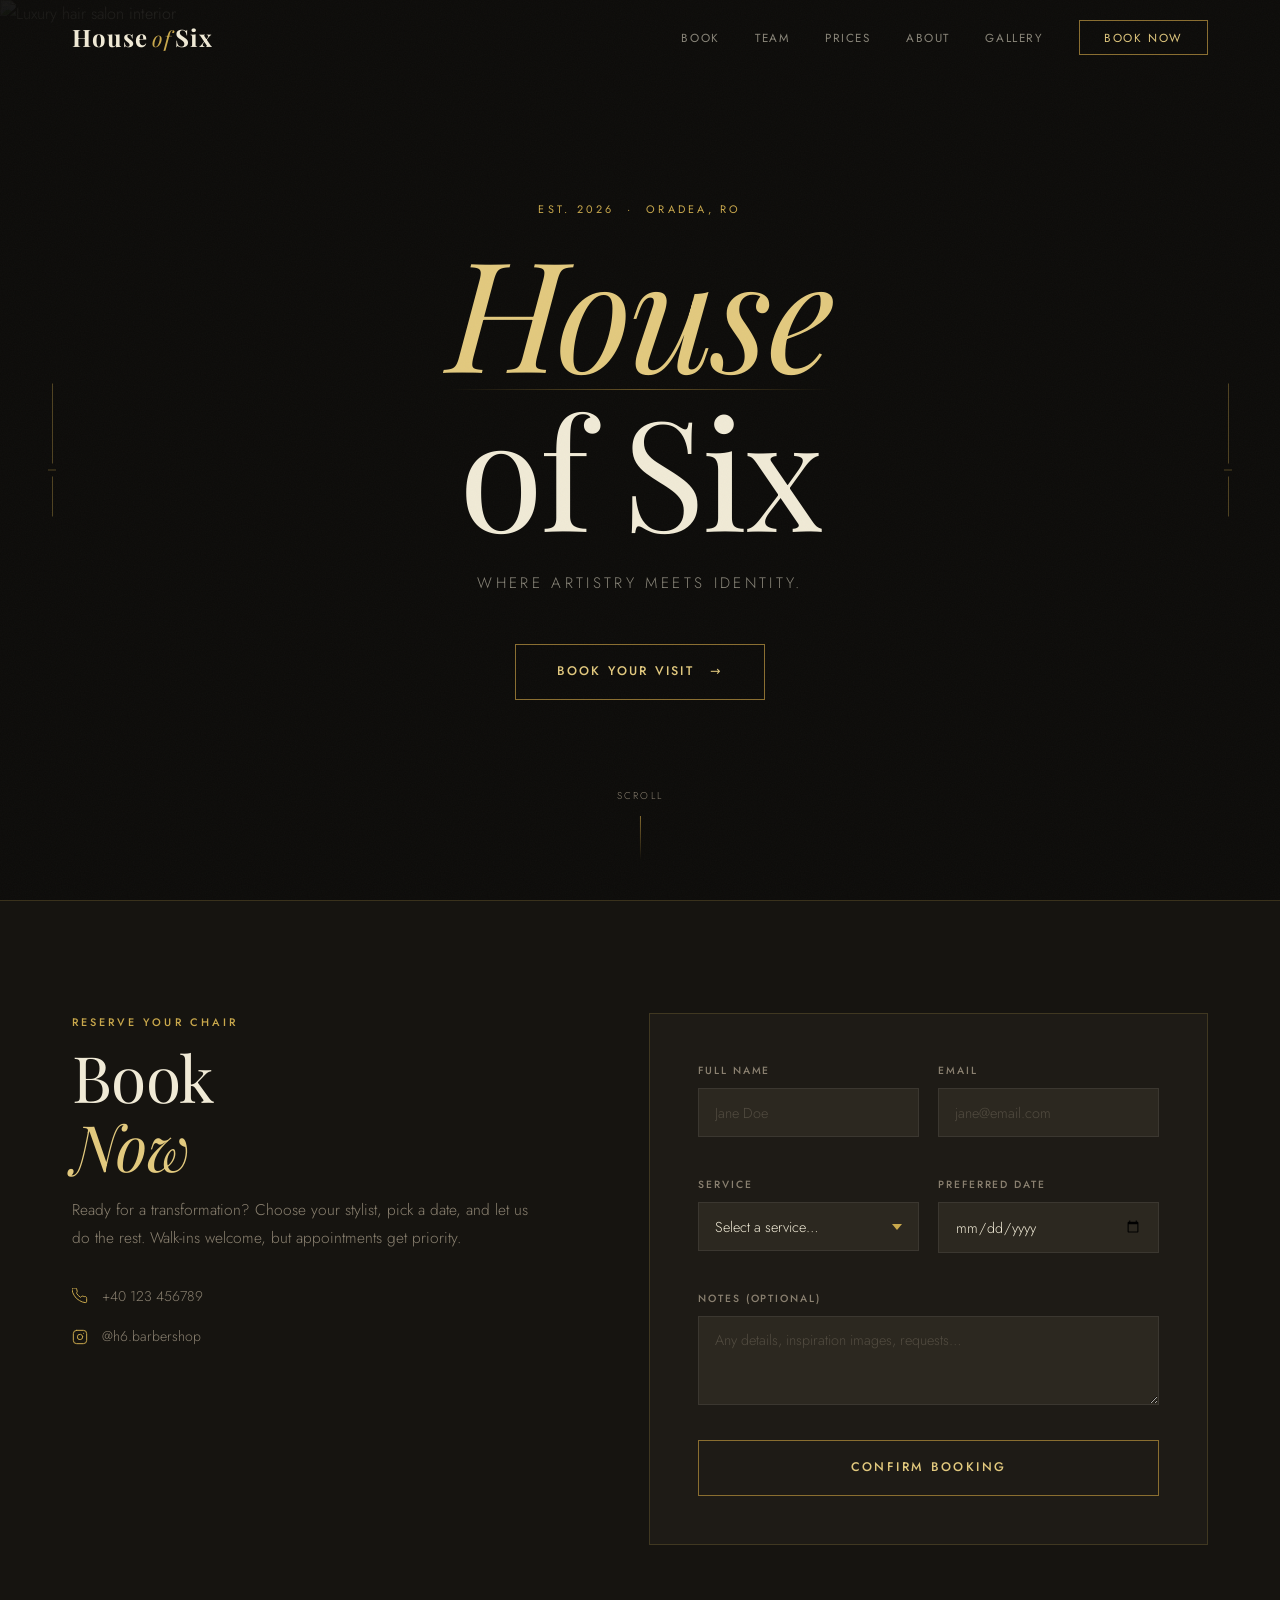
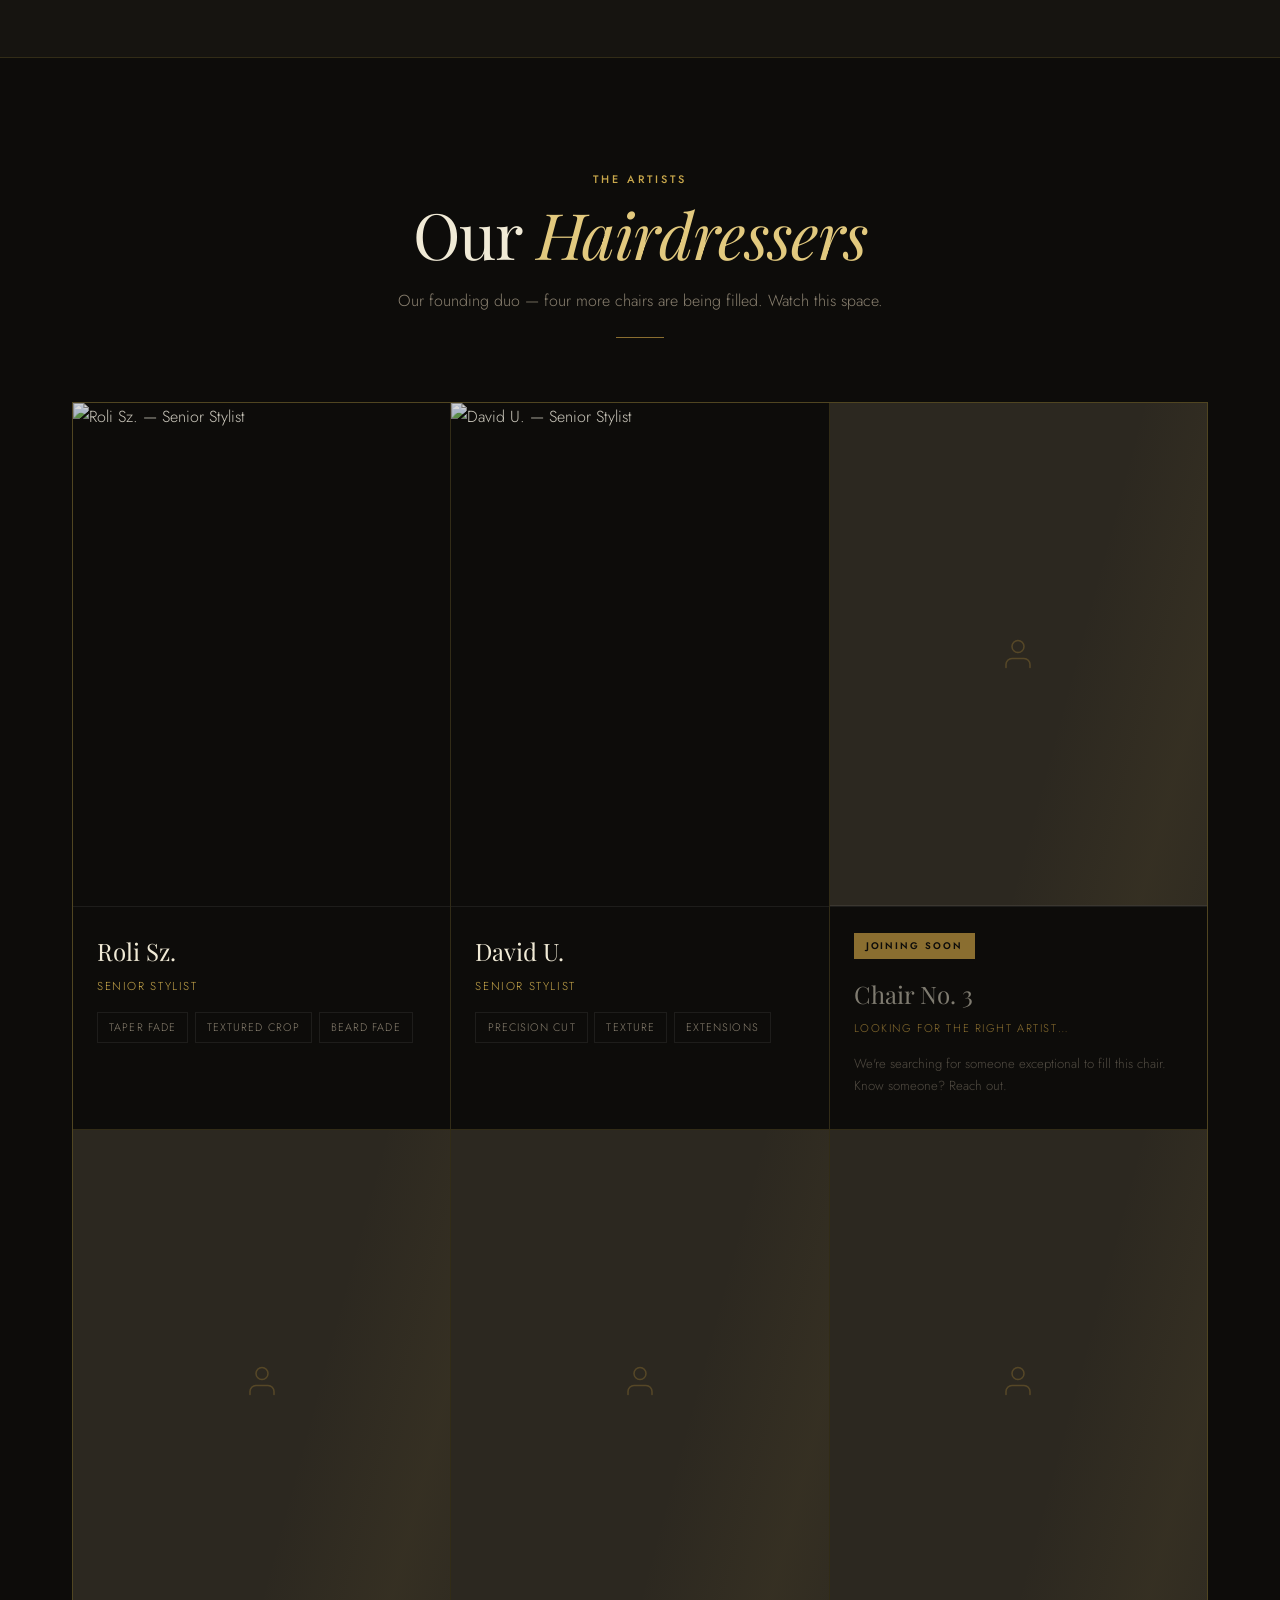
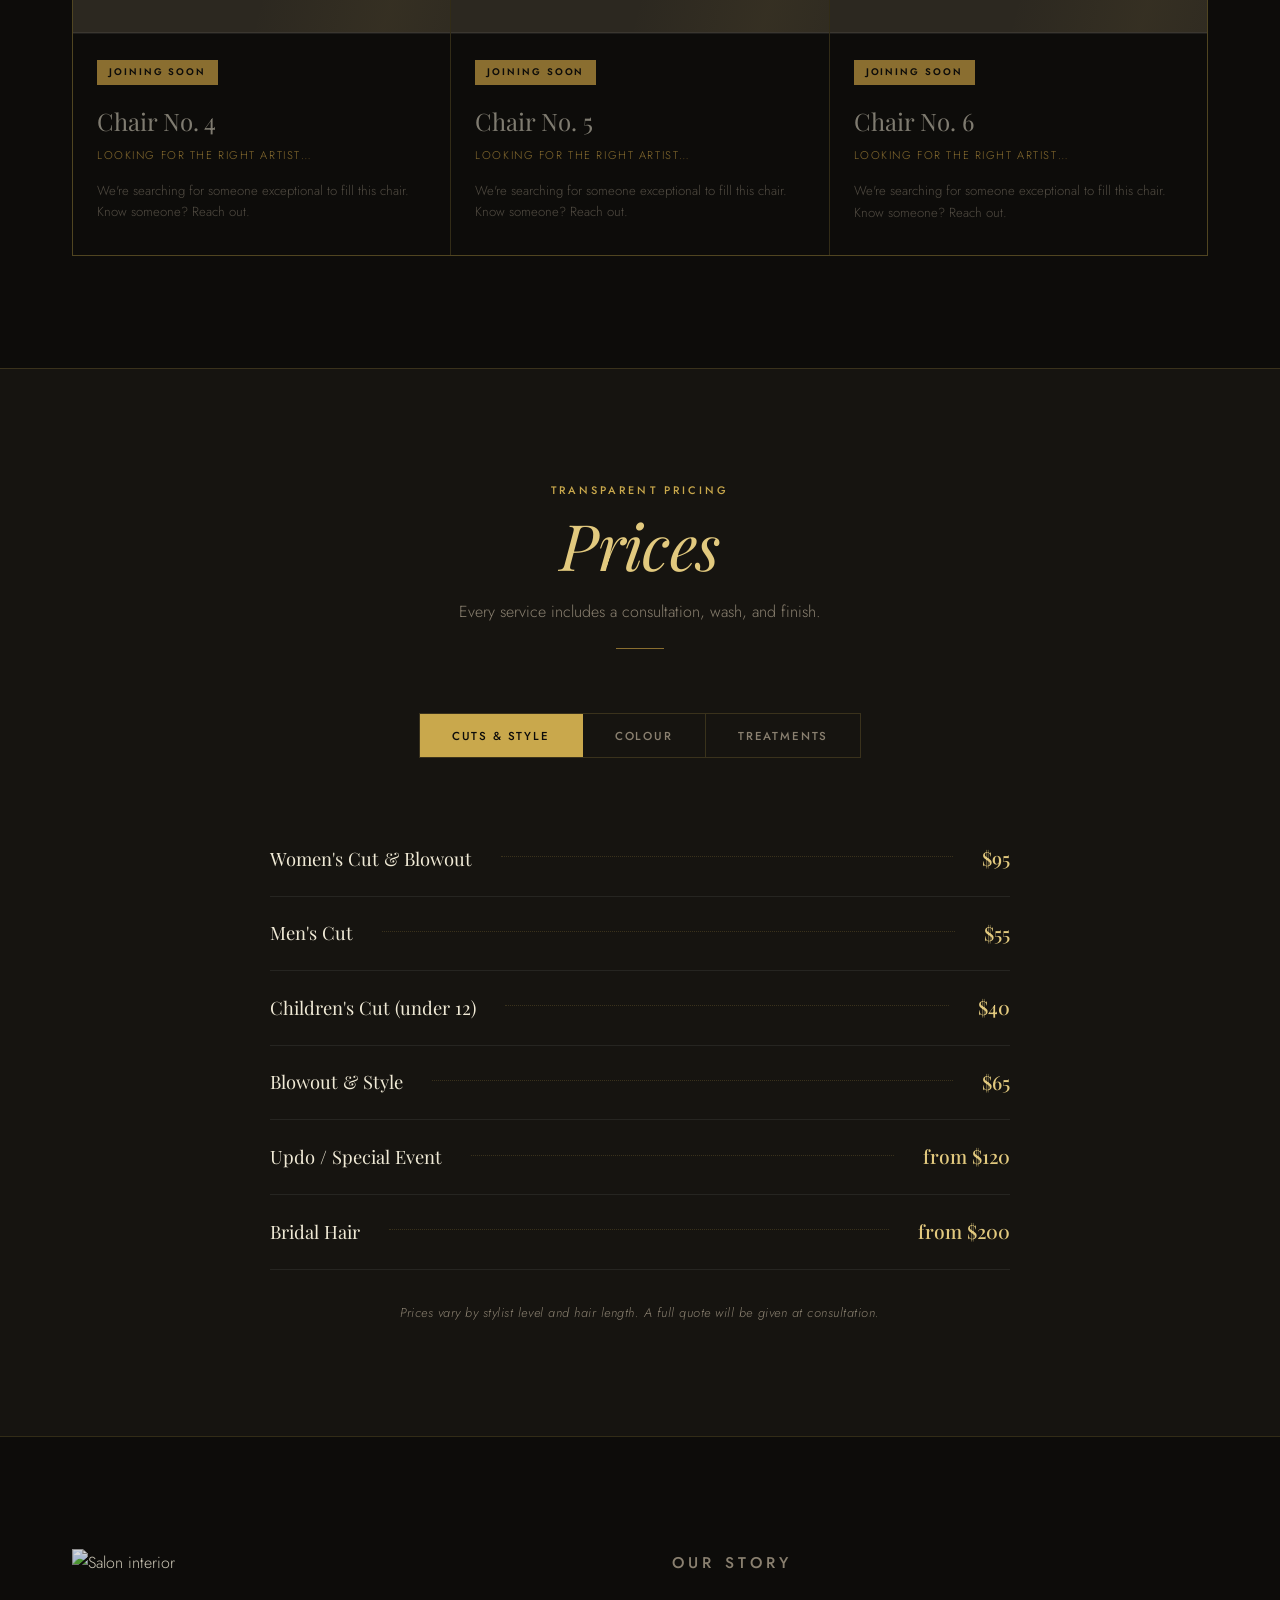
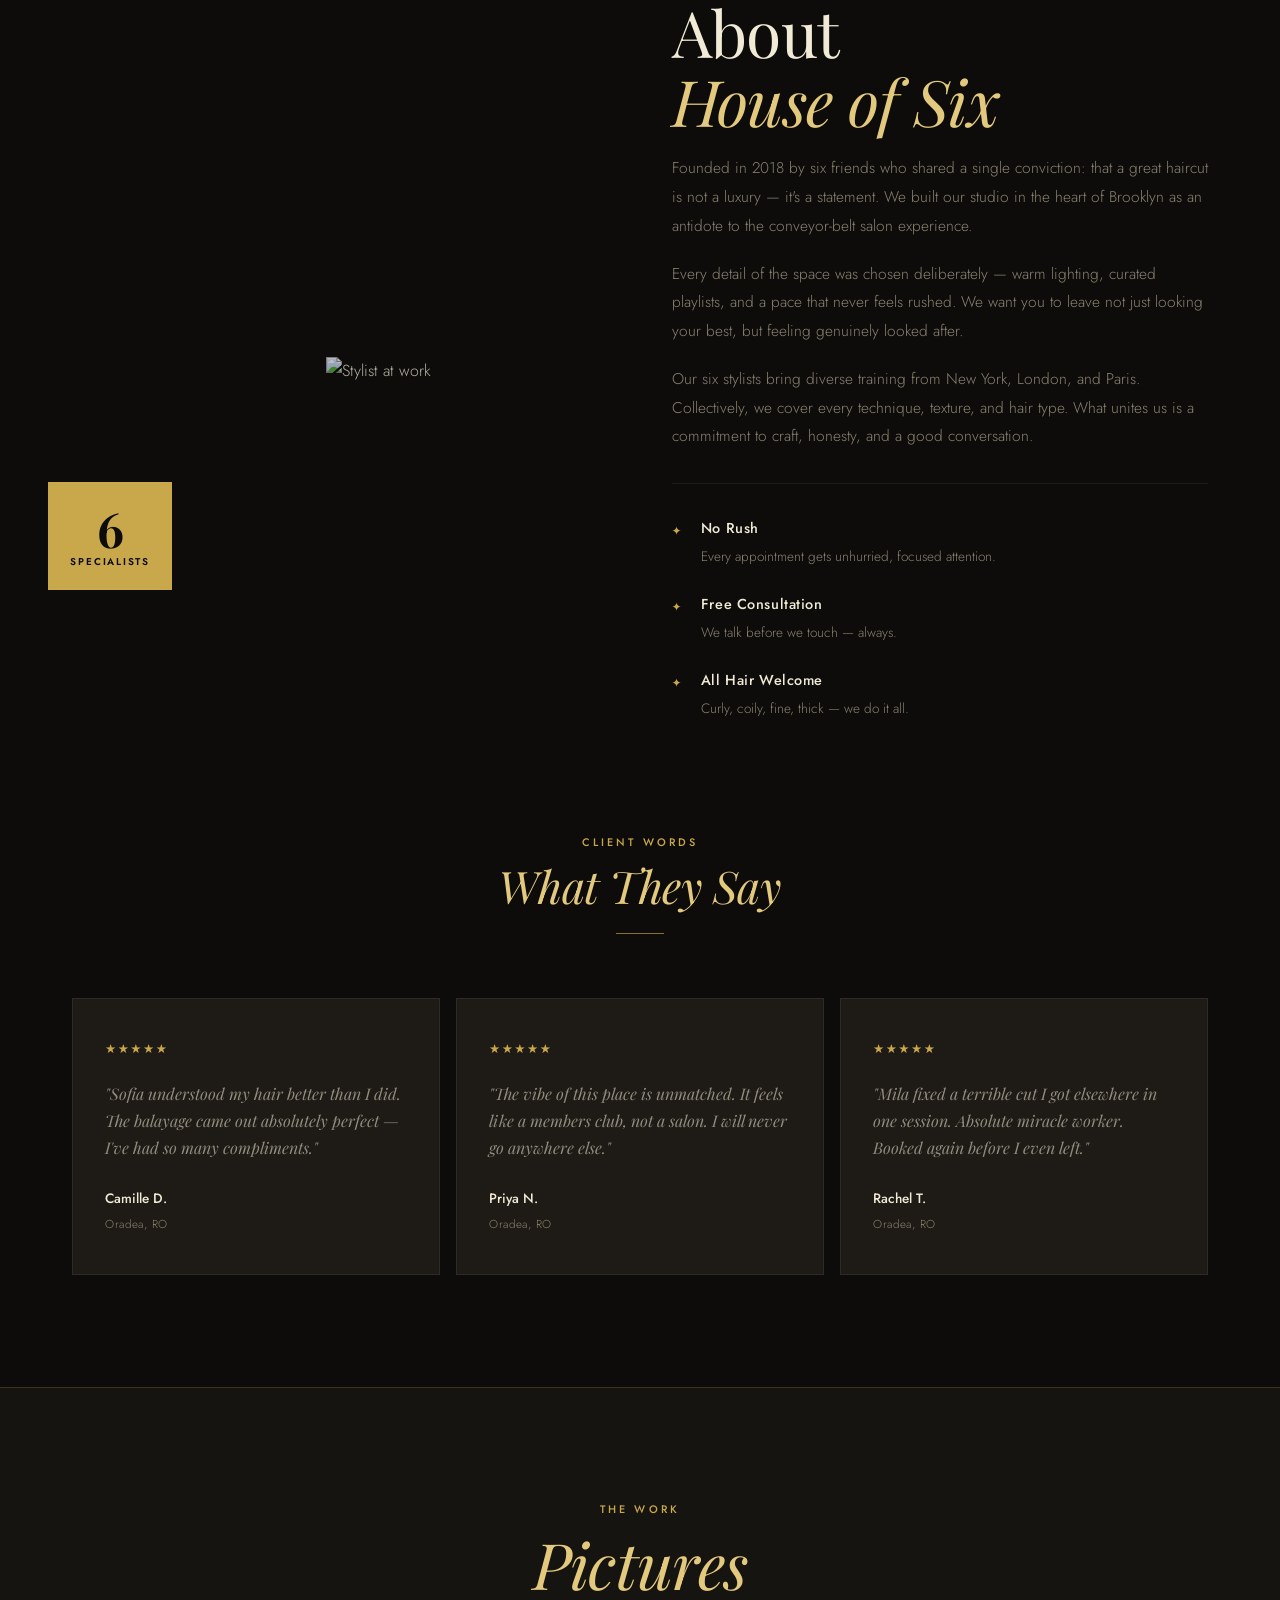
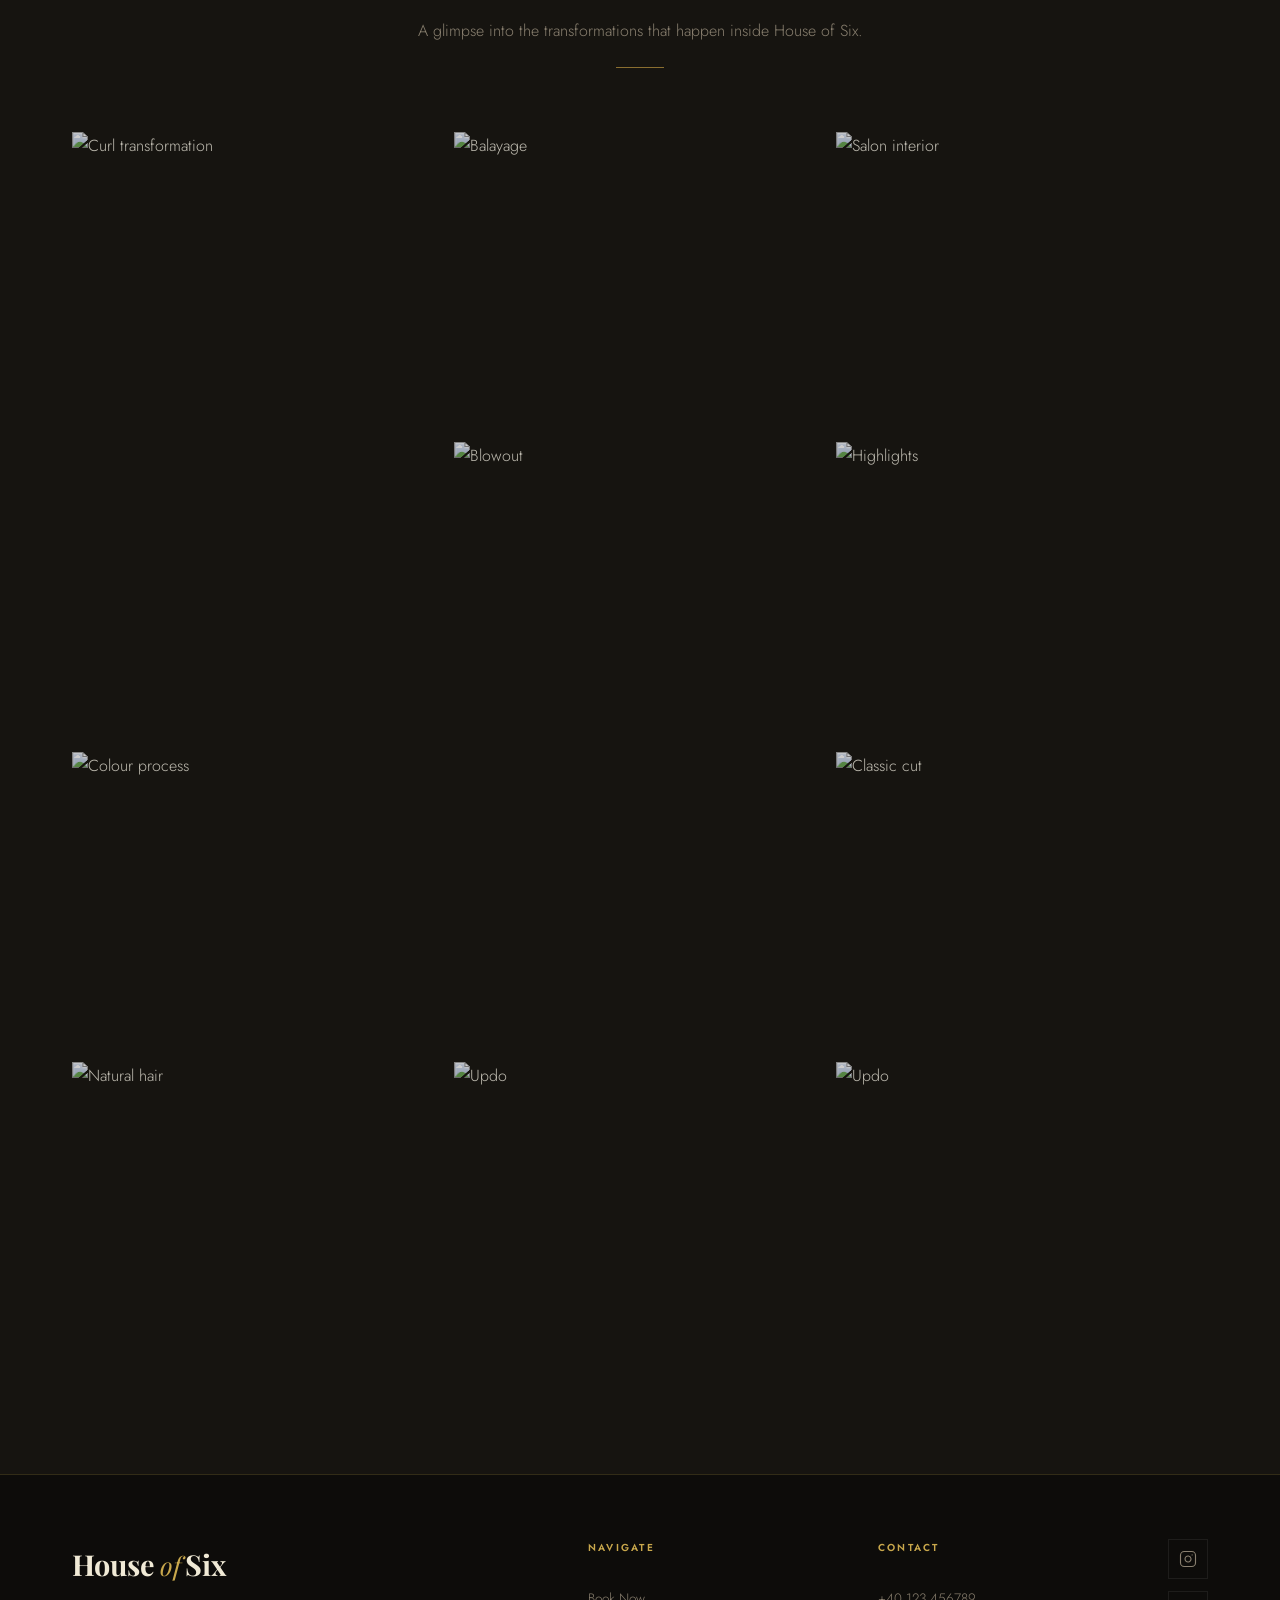
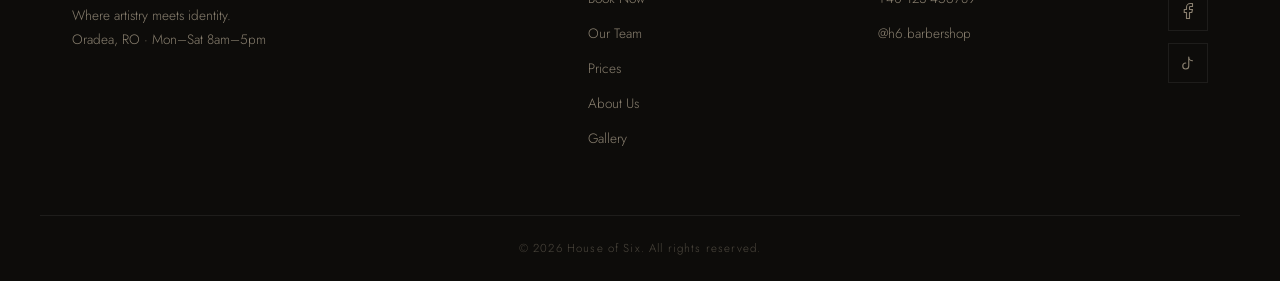
==== index.html @ 501305ee "Rename hos_index.html to index.html" ====
<!DOCTYPE html>
<html lang="en">
<head>
  <meta charset="UTF-8" />
  <meta name="viewport" content="width=device-width, initial-scale=1.0" />
  <title>House of Six — Premium Hair Salon</title>
  <meta name="description" content="House of Six — Where artistry meets identity. Premium hair salon services." />

  <!-- Google Fonts: Playfair Display (display) + Jost (body) -->
  <link rel="preconnect" href="https://fonts.googleapis.com" />
  <link rel="preconnect" href="https://fonts.gstatic.com" crossorigin />
  <link href="https://fonts.googleapis.com/css2?family=Playfair+Display:ital,wght@0,400;0,500;0,700;1,400;1,500&family=Jost:wght@200;300;400;500&display=swap" rel="stylesheet" />

  <link rel="stylesheet" href="hos_style.css" />
</head>
<body>

  <!-- Grain texture overlay (decorative) -->
  <div class="grain" aria-hidden="true"></div>

  <!-- ══════════════════════════════════════
       NAVIGATION
  ══════════════════════════════════════ -->
  <header class="navbar" id="navbar">
    <div class="nav-inner">

      <a href="#hero" class="nav-logo">
        House<span class="logo-of">of</span>Six
      </a>

      <ul class="nav-links" id="navLinks">
        <li><a href="#book">Book</a></li>
        <li><a href="#team">Team</a></li>
        <li><a href="#prices">Prices</a></li>
        <li><a href="#about">About</a></li>
        <li><a href="#gallery">Gallery</a></li>
        <li><a href="#book" class="nav-book-btn">Book Now</a></li>
      </ul>

      <button class="hamburger" id="hamburger" aria-label="Toggle menu" aria-expanded="false">
        <span></span><span></span><span></span>
      </button>
    </div>

    <!-- Mobile overlay menu -->
    <div class="mobile-menu" id="mobileMenu" aria-hidden="true">
      <ul>
        <li><a href="#book"    class="mob-link">Book</a></li>
        <li><a href="#team"    class="mob-link">Team</a></li>
        <li><a href="#prices"  class="mob-link">Prices</a></li>
        <li><a href="#about"   class="mob-link">About</a></li>
        <li><a href="#gallery" class="mob-link">Gallery</a></li>
      </ul>
    </div>
  </header>

  <main>

    <!-- ══════════════════════════════════════
         1. HERO
    ══════════════════════════════════════ -->
    <section class="hero" id="hero">
      <!-- Background image -->
      <div class="hero-bg">
        <img
          src="https://images.unsplash.com/photo-1560066984-138dadb4c035?w=1920&auto=format&fit=crop&q=85"
          alt="Luxury hair salon interior"
          class="hero-img"
          loading="eager"
        />
        <div class="hero-vignette"></div>
      </div>

      <!-- Decorative line ornaments -->
      <div class="hero-ornament hero-ornament--left" aria-hidden="true">
        <span></span><span></span><span></span>
      </div>
      <div class="hero-ornament hero-ornament--right" aria-hidden="true">
        <span></span><span></span><span></span>
      </div>

      <div class="hero-content">
        <p class="hero-pretitle fade-in">Est. 2026 &nbsp;·&nbsp; Oradea, RO</p>

        <h1 class="hero-title fade-in d1">
          <em>House</em>
          <span class="title-rule" aria-hidden="true"></span>
          of Six
        </h1>

        <p class="hero-sub fade-in d2">Where artistry meets identity.</p>

        <a href="#book" class="hero-cta fade-in d3">
          <span class="cta-text">Book Your Visit</span>
          <span class="cta-arrow">→</span>
        </a>
      </div>

      <div class="hero-scroll" aria-hidden="true">
        <span>Scroll</span>
        <div class="scroll-bar"></div>
      </div>
    </section>

    <!-- ══════════════════════════════════════
         2. BOOK NOW
    ══════════════════════════════════════ -->
    <section class="book section" id="book">
      <div class="container book-inner">

        <div class="book-left reveal">
          <p class="eyebrow">Reserve Your Chair</p>
          <h2 class="sec-title">Book<br /><em>Now</em></h2>
          <p class="book-desc">
            Ready for a transformation? Choose your stylist, pick a date,
            and let us do the rest. Walk-ins welcome, but appointments
            get priority.
          </p>
          <div class="book-contact-links">
            <a href="tel:+13475550199" class="blink">
              <svg width="16" height="16" viewBox="0 0 24 24" fill="none" stroke="currentColor" stroke-width="1.5" stroke-linecap="round" stroke-linejoin="round"><path d="M22 16.92v3a2 2 0 01-2.18 2 19.79 19.79 0 01-8.63-3.07A19.5 19.5 0 013.07 10.8a19.79 19.79 0 01-3.07-8.67A2 2 0 012 0h3a2 2 0 012 1.72c.127.96.361 1.903.7 2.81a2 2 0 01-.45 2.11L6.91 7.91a16 16 0 006.06 6.06l1.27-1.27a2 2 0 012.11-.45 12.84 12.84 0 002.81.7A2 2 0 0122 14.92z"/></svg>
              +40 123 456789
            </a>
            <a href="https://www.instagram.com/h6.barbershop/" target="_blank" rel="noopener" class="blink">
              <svg width="16" height="16" viewBox="0 0 24 24" fill="none" stroke="currentColor" stroke-width="1.5" stroke-linecap="round" stroke-linejoin="round"><rect x="2" y="2" width="20" height="20" rx="5"/><path d="M16 11.37A4 4 0 1112.63 8 4 4 0 0116 11.37z"/><line x1="17.5" y1="6.5" x2="17.51" y2="6.5"/></svg>
              @h6.barbershop
            </a>
          </div>
        </div>

        <div class="book-form-wrap reveal d1">
          <form class="book-form" id="bookForm" novalidate>
            <div class="form-row">
              <div class="fg">
                <label for="bName">Full Name</label>
                <input type="text" id="bName" name="bName" placeholder="Jane Doe" required />
              </div>
              <div class="fg">
                <label for="bEmail">Email</label>
                <input type="email" id="bEmail" name="bEmail" placeholder="jane@email.com" required />
              </div>
            </div>
            <div class="form-row">
              <div class="fg">
                <label for="bService">Service</label>
                <select id="bService" name="bService">
                  <option value="">Select a service…</option>
                  <option>Haircut &amp; Blowout</option>
                  <option>Colour &amp; Highlights</option>
                  <option>Balayage</option>
                  <option>Keratin Treatment</option>
                  <option>Extensions</option>
                  <option>Bridal / Special Event</option>
                </select>
              </div>
              <div class="fg">
                <label for="bDate">Preferred Date</label>
                <input type="date" id="bDate" name="bDate" />
              </div>
            </div>
            <div class="fg">
              <label for="bNotes">Notes (optional)</label>
              <textarea id="bNotes" name="bNotes" rows="3" placeholder="Any details, inspiration images, requests…"></textarea>
            </div>
            <button type="submit" class="submit-btn">
              <span>Confirm Booking</span>
              <span class="btn-shine" aria-hidden="true"></span>
            </button>
            <p class="book-success" id="bookSuccess">✦ We've received your request — see you soon!</p>
          </form>
        </div>

      </div>
    </section>

    <!-- ══════════════════════════════════════
         3. OUR HAIRDRESSERS
    ══════════════════════════════════════ -->
    <section class="team section" id="team">
      <div class="container">

        <div class="section-header reveal">
          <p class="eyebrow">The Artists</p>
          <h2 class="sec-title">Our <em>Hairdressers</em></h2>
          <p class="sec-sub">Our founding duo — four more chairs are being filled. Watch this space.</p>
        </div>

        <div class="team-grid">

          <!-- Stylist 1 -->
          <article class="stylist-card reveal">
            <div class="stylist-img-wrap">
              <img
                src="https://images.unsplash.com/photo-1605497788044-5a32c7078486?w=500&auto=format&fit=crop&q=80"
                alt="Roli Sz. — Senior Stylist"
                loading="lazy"
              />
              <div class="stylist-hover">
                <a href="#book" class="stylist-book-btn">Book Roli</a>
              </div>
            </div>
            <div class="stylist-info">
              <h3>Roli Sz.</h3>
              <p class="stylist-role">Senior Stylist</p>
              <ul class="stylist-tags"><li>Taper Fade</li><li>Textured Crop</li><li>Beard Fade</li></ul>
            </div>
          </article>

          <!-- Stylist 2 -->
          <article class="stylist-card reveal d1">
            <div class="stylist-img-wrap">
              <img
                src="https://images.unsplash.com/photo-1567894340315-735d7c361db0?w=500&auto=format&fit=crop&q=80"
                alt="David U. — Senior Stylist"
                loading="lazy"
              />
              <div class="stylist-hover">
                <!-- <p>Precision cuts and texture specialist. Known for transformative before &amp; afters.</p> -->
                <a href="#book" class="stylist-book-btn">Book David</a>
              </div>
            </div>
            <div class="stylist-info">
              <h3>David U.</h3>
              <p class="stylist-role">Senior Stylist</p>
              <ul class="stylist-tags"><li>Precision Cut</li><li>Texture</li><li>Extensions</li></ul>
            </div>
          </article>

          <!-- Placeholder 3 -->
          <article class="stylist-card stylist-card--pending reveal d2">
            <div class="stylist-pending-img">
              <div class="pending-pulse"></div>
              <svg width="36" height="36" viewBox="0 0 24 24" fill="none" stroke="currentColor" stroke-width="1" stroke-linecap="round" stroke-linejoin="round"><path d="M20 21v-2a4 4 0 00-4-4H8a4 4 0 00-4 4v2"/><circle cx="12" cy="7" r="4"/></svg>
            </div>
            <div class="stylist-info stylist-info--pending">
              <p class="pending-badge">Joining Soon</p>
              <h3 class="pending-name">Chair No. 3</h3>
              <p class="stylist-role">Looking for the right artist…</p>
              <p class="pending-msg">We're searching for someone exceptional to fill this chair. Know someone? Reach out.</p>
            </div>
          </article>

          <!-- Placeholder 4 -->
          <article class="stylist-card stylist-card--pending reveal">
            <div class="stylist-pending-img">
              <div class="pending-pulse"></div>
              <svg width="36" height="36" viewBox="0 0 24 24" fill="none" stroke="currentColor" stroke-width="1" stroke-linecap="round" stroke-linejoin="round"><path d="M20 21v-2a4 4 0 00-4-4H8a4 4 0 00-4 4v2"/><circle cx="12" cy="7" r="4"/></svg>
            </div>
            <div class="stylist-info stylist-info--pending">
              <p class="pending-badge">Joining Soon</p>
              <h3 class="pending-name">Chair No. 4</h3>
              <p class="stylist-role">Looking for the right artist…</p>
              <p class="pending-msg">We're searching for someone exceptional to fill this chair. Know someone? Reach out.</p>
            </div>
          </article>

          <!-- Placeholder 5 -->
          <article class="stylist-card stylist-card--pending reveal d1">
            <div class="stylist-pending-img">
              <div class="pending-pulse"></div>
              <svg width="36" height="36" viewBox="0 0 24 24" fill="none" stroke="currentColor" stroke-width="1" stroke-linecap="round" stroke-linejoin="round"><path d="M20 21v-2a4 4 0 00-4-4H8a4 4 0 00-4 4v2"/><circle cx="12" cy="7" r="4"/></svg>
            </div>
            <div class="stylist-info stylist-info--pending">
              <p class="pending-badge">Joining Soon</p>
              <h3 class="pending-name">Chair No. 5</h3>
              <p class="stylist-role">Looking for the right artist…</p>
              <p class="pending-msg">We're searching for someone exceptional to fill this chair. Know someone? Reach out.</p>
            </div>
          </article>

          <!-- Placeholder 6 -->
          <article class="stylist-card stylist-card--pending reveal d2">
            <div class="stylist-pending-img">
              <div class="pending-pulse"></div>
              <svg width="36" height="36" viewBox="0 0 24 24" fill="none" stroke="currentColor" stroke-width="1" stroke-linecap="round" stroke-linejoin="round"><path d="M20 21v-2a4 4 0 00-4-4H8a4 4 0 00-4 4v2"/><circle cx="12" cy="7" r="4"/></svg>
            </div>
            <div class="stylist-info stylist-info--pending">
              <p class="pending-badge">Joining Soon</p>
              <h3 class="pending-name">Chair No. 6</h3>
              <p class="stylist-role">Looking for the right artist…</p>
              <p class="pending-msg">We're searching for someone exceptional to fill this chair. Know someone? Reach out.</p>
            </div>
          </article>

        </div>
      </div>
    </section>

    <!-- ══════════════════════════════════════
         4. PRICES
    ══════════════════════════════════════ -->
    <section class="prices section" id="prices">
      <div class="container">

        <div class="section-header reveal">
          <p class="eyebrow">Transparent Pricing</p>
          <h2 class="sec-title"><em>Prices</em></h2>
          <p class="sec-sub">Every service includes a consultation, wash, and finish.</p>
        </div>

        <!-- Tabs -->
        <div class="price-tabs reveal">
          <button class="tab-btn active" data-tab="cut">Cuts &amp; Style</button>
          <button class="tab-btn" data-tab="colour">Colour</button>
          <button class="tab-btn" data-tab="treatment">Treatments</button>
        </div>

        <!-- Cut & Style panel -->
        <div class="price-panel active" id="tab-cut">
          <div class="price-list">
            <div class="price-row reveal"><span class="pr-name">Women's Cut &amp; Blowout</span><span class="pr-dots"></span><span class="pr-price">$95</span></div>
            <div class="price-row reveal d1"><span class="pr-name">Men's Cut</span><span class="pr-dots"></span><span class="pr-price">$55</span></div>
            <div class="price-row reveal d2"><span class="pr-name">Children's Cut (under 12)</span><span class="pr-dots"></span><span class="pr-price">$40</span></div>
            <div class="price-row reveal"><span class="pr-name">Blowout &amp; Style</span><span class="pr-dots"></span><span class="pr-price">$65</span></div>
            <div class="price-row reveal d1"><span class="pr-name">Updo / Special Event</span><span class="pr-dots"></span><span class="pr-price">from $120</span></div>
            <div class="price-row reveal d2"><span class="pr-name">Bridal Hair</span><span class="pr-dots"></span><span class="pr-price">from $200</span></div>
          </div>
        </div>

        <!-- Colour panel -->
        <div class="price-panel" id="tab-colour">
          <div class="price-list">
            <div class="price-row reveal"><span class="pr-name">Full Colour / Tint</span><span class="pr-dots"></span><span class="pr-price">from $110</span></div>
            <div class="price-row reveal d1"><span class="pr-name">Partial Highlights</span><span class="pr-dots"></span><span class="pr-price">from $130</span></div>
            <div class="price-row reveal d2"><span class="pr-name">Full Highlights</span><span class="pr-dots"></span><span class="pr-price">from $175</span></div>
            <div class="price-row reveal"><span class="pr-name">Balayage</span><span class="pr-dots"></span><span class="pr-price">from $195</span></div>
            <div class="price-row reveal d1"><span class="pr-name">Vivid / Fantasy Colour</span><span class="pr-dots"></span><span class="pr-price">from $220</span></div>
            <div class="price-row reveal d2"><span class="pr-name">Toner / Gloss</span><span class="pr-dots"></span><span class="pr-price">$55</span></div>
          </div>
        </div>

        <!-- Treatments panel -->
        <div class="price-panel" id="tab-treatment">
          <div class="price-list">
            <div class="price-row reveal"><span class="pr-name">Keratin Smoothing Treatment</span><span class="pr-dots"></span><span class="pr-price">from $280</span></div>
            <div class="price-row reveal d1"><span class="pr-name">Deep Conditioning Mask</span><span class="pr-dots"></span><span class="pr-price">$45</span></div>
            <div class="price-row reveal d2"><span class="pr-name">Scalp Treatment</span><span class="pr-dots"></span><span class="pr-price">$60</span></div>
            <div class="price-row reveal"><span class="pr-name">Olaplex Bond Repair</span><span class="pr-dots"></span><span class="pr-price">$80</span></div>
            <div class="price-row reveal d1"><span class="pr-name">Hair Extensions (per row)</span><span class="pr-dots"></span><span class="pr-price">from $350</span></div>
            <div class="price-row reveal d2"><span class="pr-name">Gloss &amp; Shine Treatment</span><span class="pr-dots"></span><span class="pr-price">$50</span></div>
          </div>
        </div>

        <p class="price-note reveal">Prices vary by stylist level and hair length. A full quote will be given at consultation.</p>

      </div>
    </section>

    <!-- ══════════════════════════════════════
         5. ABOUT US
    ══════════════════════════════════════ -->
    <section class="about section" id="about">
      <div class="container about-grid">

        <div class="about-images reveal">
          <div class="about-img-main">
            <img
              src="https://images.unsplash.com/photo-1521590832167-7bcbfaa6381f?w=700&auto=format&fit=crop&q=80"
              alt="Salon interior"
              loading="lazy"
            />
          </div>
          <div class="about-img-accent reveal d2">
            <img
              src="https://images.unsplash.com/photo-1560066984-138dadb4c035?w=500&auto=format&fit=crop&q=80"
              alt="Stylist at work"
              loading="lazy"
            />
          </div>
          <div class="about-stat">
            <span class="stat-num">6</span>
            <span class="stat-label">Specialists</span>
          </div>
        </div>

        <div class="about-text reveal d1">
          <p class="eyebrow">Our Story</p>
          <h2 class="sec-title">About<br /><em>House of Six</em></h2>

          <p>
            Founded in 2018 by six friends who shared a single conviction: that a great
            haircut is not a luxury — it's a statement. We built our studio in the heart
            of Brooklyn as an antidote to the conveyor-belt salon experience.
          </p>
          <p>
            Every detail of the space was chosen deliberately — warm lighting, curated
            playlists, and a pace that never feels rushed. We want you to leave not just
            looking your best, but feeling genuinely looked after.
          </p>
          <p>
            Our six stylists bring diverse training from New York, London, and Paris.
            Collectively, we cover every technique, texture, and hair type. What unites
            us is a commitment to craft, honesty, and a good conversation.
          </p>

          <div class="about-values">
            <div class="av-item">
              <span class="av-icon">✦</span>
              <div><strong>No Rush</strong><p>Every appointment gets unhurried, focused attention.</p></div>
            </div>
            <div class="av-item">
              <span class="av-icon">✦</span>
              <div><strong>Free Consultation</strong><p>We talk before we touch — always.</p></div>
            </div>
            <div class="av-item">
              <span class="av-icon">✦</span>
              <div><strong>All Hair Welcome</strong><p>Curly, coily, fine, thick — we do it all.</p></div>
            </div>
          </div>
        </div>

      </div>

      <!-- Testimonials sub-section -->
      <div class="container testimonials-wrap">
        <div class="section-header reveal">
          <p class="eyebrow">Client Words</p>
          <h3 class="sec-title" style="font-size:clamp(1.8rem,3.5vw,2.8rem)"><em>What They Say</em></h3>
        </div>

        <div class="testi-grid">
          <article class="testi-card reveal">
            <div class="testi-stars">★★★★★</div>
            <blockquote>"Sofia understood my hair better than I did. The balayage came out absolutely perfect — I've had so many compliments."</blockquote>
            <footer><strong>Camille D.</strong><span>Oradea, RO</span></footer>
          </article>
          <article class="testi-card reveal d1">
            <div class="testi-stars">★★★★★</div>
            <blockquote>"The vibe of this place is unmatched. It feels like a members club, not a salon. I will never go anywhere else."</blockquote>
            <footer><strong>Priya N.</strong><span>Oradea, RO</span></footer>
          </article>
          <article class="testi-card reveal d2">
            <div class="testi-stars">★★★★★</div>
            <blockquote>"Mila fixed a terrible cut I got elsewhere in one session. Absolute miracle worker. Booked again before I even left."</blockquote>
            <footer><strong>Rachel T.</strong><span>Oradea, RO</span></footer>
          </article>
        </div>
      </div>
    </section>

    <!-- ══════════════════════════════════════
         6. GALLERY / PICTURES
    ══════════════════════════════════════ -->
    <section class="gallery section" id="gallery">
      <div class="container">

        <div class="section-header reveal">
          <p class="eyebrow">The Work</p>
          <h2 class="sec-title"><em>Pictures</em></h2>
          <p class="sec-sub">A glimpse into the transformations that happen inside House of Six.</p>
        </div>

        <div class="gallery-grid">

          <div class="gal-item gal-tall reveal" data-idx="0">
            <img src="https://images.unsplash.com/photo-1522337360788-8b13dee7a37e?w=600&auto=format&fit=crop&q=80" alt="Curl transformation" loading="lazy" />
            <div class="gal-caption"><span>Curl Refresh</span></div>
          </div>
          <div class="gal-item reveal d1" data-idx="1">
            <img src="https://images.unsplash.com/photo-1596728325488-58c87691e9af?w=600&auto=format&fit=crop&q=80" alt="Balayage" loading="lazy" />
            <div class="gal-caption"><span>Balayage</span></div>
          </div>
          <div class="gal-item reveal d2" data-idx="2">
            <img src="https://images.unsplash.com/photo-1560066984-138dadb4c035?w=600&auto=format&fit=crop&q=80" alt="Salon interior" loading="lazy" />
            <div class="gal-caption"><span>The Studio</span></div>
          </div>
          <div class="gal-item reveal" data-idx="3">
            <img src="https://images.unsplash.com/photo-1521590832167-7bcbfaa6381f?w=600&auto=format&fit=crop&q=80" alt="Blowout" loading="lazy" />
            <div class="gal-caption"><span>Blowout &amp; Style</span></div>
          </div>
          <div class="gal-item gal-wide reveal d1" data-idx="4">
            <img src="https://images.unsplash.com/photo-1487412947147-5cebf100ffc2?w=900&auto=format&fit=crop&q=80" alt="Colour process" loading="lazy" />
            <div class="gal-caption"><span>Colour Session</span></div>
          </div>
          <div class="gal-item reveal" data-idx="5">
            <img src="https://images.unsplash.com/photo-1519699047748-de8e457a634e?w=600&auto=format&fit=crop&q=80" alt="Highlights" loading="lazy" />
            <div class="gal-caption"><span>Sun-Kissed Highlights</span></div>
          </div>
          <div class="gal-item reveal d1" data-idx="6">
            <img src="https://images.unsplash.com/photo-1605497788044-5a32c7078486?w=600&auto=format&fit=crop&q=80" alt="Classic cut" loading="lazy" />
            <div class="gal-caption"><span>Precision Cut</span></div>
          </div>
          <div class="gal-item reveal d2" data-idx="7">
            <img src="https://images.unsplash.com/photo-1522337360788-8b13dee7a37e?w=600&auto=format&fit=crop&q=80" alt="Natural hair" loading="lazy" />
            <div class="gal-caption"><span>Natural Texture</span></div>
          </div>
          <div class="gal-item reveal" data-idx="8">
            <img src="https://images.unsplash.com/photo-1567894340315-735d7c361db0?w=500&auto=format&fit=crop&q=80" alt="Updo" loading="lazy" />
            <div class="gal-caption"><span>Bridal Updo</span></div>
          </div>
          <div class="gal-item reveal" data-idx="9">
            <img src="https://images.unsplash.com/photo-1517832606299-7ae9b720a186?w=500&auto=format&fit=crop&q=80" alt="Updo" loading="lazy" />
            <div class="gal-caption"><span>Fade</span></div>
          </div>

        </div>
      </div>
    </section>

  </main>

  <!-- ══════════════════════════════════════
       FOOTER
  ══════════════════════════════════════ -->
  <footer class="footer">
    <div class="container footer-inner">

      <div class="footer-brand">
        <div class="footer-logo">House<span class="logo-of">of</span>Six</div>
        <p>Where artistry meets identity.<br />Oradea, RO · Mon–Sat 8am–5pm</p>
      </div>

      <nav class="footer-nav">
        <p class="fn-label">Navigate</p>
        <a href="#book">Book Now</a>
        <a href="#team">Our Team</a>
        <a href="#prices">Prices</a>
        <a href="#about">About Us</a>
        <a href="#gallery">Gallery</a>
      </nav>

      <div class="footer-contact">
        <p class="fn-label">Contact</p>
        <a href="tel:+13475550199">+40 123 456789</a>
        <!-- <a href="/cdn-cgi/l/email-protection#f49c9198989bb49c9b8187919b92879d8cda979b99"><span class="__cf_email__" data-cfemail="94fcf1f8f8fbd4fcfbe1e7f1fbf2e7fdecbaf7fbf9">[email&#160;protected]</span></a> -->
        <a href="https://www.instagram.com/h6.barbershop/" target="_blank" rel="noopener">@h6.barbershop</a>
      </div>

      <div class="footer-social">
        <a href="https://www.instagram.com/h6.barbershop/" target="_blank" rel="noopener" aria-label="Instagram">
          <svg width="18" height="18" viewBox="0 0 24 24" fill="none" stroke="currentColor" stroke-width="1.5" stroke-linecap="round" stroke-linejoin="round"><rect x="2" y="2" width="20" height="20" rx="5"/><path d="M16 11.37A4 4 0 1112.63 8 4 4 0 0116 11.37z"/><line x1="17.5" y1="6.5" x2="17.51" y2="6.5"/></svg>
        </a>
        <a href="https://facebook.com" target="_blank" rel="noopener" aria-label="Facebook">
          <svg width="18" height="18" viewBox="0 0 24 24" fill="none" stroke="currentColor" stroke-width="1.5" stroke-linecap="round" stroke-linejoin="round"><path d="M18 2h-3a5 5 0 00-5 5v3H7v4h3v8h4v-8h3l1-4h-4V7a1 1 0 011-1h3z"/></svg>
        </a>
        <a href="https://tiktok.com" target="_blank" rel="noopener" aria-label="TikTok">
          <svg width="18" height="18" viewBox="0 0 24 24" fill="none" stroke="currentColor" stroke-width="1.5" stroke-linecap="round" stroke-linejoin="round"><path d="M9 12a4 4 0 104 4V4a5 5 0 005 5"/></svg>
        </a>
      </div>

    </div>
    <div class="footer-bottom">
      <p>&copy; <span id="footerYear"></span> House of Six. All rights reserved.</p>
    </div>
  </footer>

  <!-- ══════════════════════════════════════
       LIGHTBOX
  ══════════════════════════════════════ -->
  <div class="lightbox" id="lightbox" role="dialog" aria-modal="true" aria-label="Gallery viewer">
    <button class="lb-close" id="lbClose" aria-label="Close">✕</button>
    <button class="lb-prev"  id="lbPrev"  aria-label="Previous">‹</button>
    <button class="lb-next"  id="lbNext"  aria-label="Next">›</button>
    <div class="lb-inner">
      <img id="lbImg" src="" alt="" />
      <p class="lb-cap" id="lbCap"></p>
    </div>
  </div>

  <script src="hos_script.js"></script>
</body>
</html>
---- hos_style.css ----
/* ============================================================
   HOUSE OF SIX — Premium Hair Salon
   hos_style.css
   Aesthetic: Art Deco · Luxury Dark · Gold on Black
   ============================================================ */

/* ── 1. DESIGN TOKENS ──────────────────────────────────────── */
:root {
  /* Core palette */
  --gold:          #C9A84C;
  --gold-light:    #E2C97E;
  --gold-dim:      #8A6E30;
  --gold-glow:     rgba(201,168,76,.18);
  --black:         #0D0C0A;
  --charcoal:      #161410;
  --dark:          #1E1B16;
  --mid:           #2C2820;
  --border:        rgba(201,168,76,.2);
  --border-soft:   rgba(255,255,255,.07);
  --text:          #F0EAD6;
  --text-muted:    #8A8070;
  --text-dim:      rgba(240,234,214,.55);

  /* Typography */
  --display: 'Playfair Display', 'Times New Roman', serif;
  --body:    'Jost', system-ui, sans-serif;

  /* Spacing */
  --sp-xs:  0.5rem;
  --sp-sm:  1rem;
  --sp-md:  2rem;
  --sp-lg:  4rem;
  --sp-xl:  7rem;

  /* Effects */
  --ease:    cubic-bezier(0.22, 0.61, 0.36, 1);
  --ease-s:  cubic-bezier(0.34, 1.56, 0.64, 1);
  --shadow:  0 16px 60px rgba(0,0,0,.6);

  /* Layout */
  --max-w:  1200px;
  --nav-h:  74px;
}

/* ── 2. RESET ──────────────────────────────────────────────── */
*, *::before, *::after { box-sizing: border-box; margin: 0; padding: 0; }

html {
  scroll-behavior: smooth;
  font-size: 16px;
}

body {
  font-family: var(--body);
  background: var(--black);
  color: var(--text);
  line-height: 1.75;
  font-weight: 300;
  overflow-x: hidden;
}

img { display: block; max-width: 100%; height: auto; }
a   { color: inherit; text-decoration: none; }
ul  { list-style: none; }
button { cursor: pointer; border: none; background: none; font: inherit; }

/* ── 3. GRAIN TEXTURE OVERLAY ──────────────────────────────── */
/* A subtle film-grain effect gives a tactile, luxury feel */
.grain {
  position: fixed;
  inset: 0;
  z-index: 9999;
  pointer-events: none;
  opacity: .028;
  background-image: url("data:image/svg+xml,%3Csvg viewBox='0 0 200 200' xmlns='http://www.w3.org/2000/svg'%3E%3Cfilter id='n'%3E%3CfeTurbulence type='fractalNoise' baseFrequency='0.75' numOctaves='4' stitchTiles='stitch'/%3E%3C/filter%3E%3Crect width='100%25' height='100%25' filter='url(%23n)'/%3E%3C/svg%3E");
  background-size: 180px;
}

/* ── 4. UTILITY ────────────────────────────────────────────── */
.container {
  width: 100%;
  max-width: var(--max-w);
  margin: 0 auto;
  padding: 0 var(--sp-md);
}

.section { padding: var(--sp-xl) 0; }

.eyebrow {
  font-size: 0.68rem;
  font-weight: 500;
  letter-spacing: 0.28em;
  text-transform: uppercase;
  color: var(--gold);
  margin-bottom: 0.6rem;
}

.sec-title {
  font-family: var(--display);
  font-size: clamp(2.4rem, 5vw, 4rem);
  font-weight: 400;
  line-height: 1.08;
  letter-spacing: -0.01em;
  color: var(--text);
  margin-bottom: 1.2rem;
}

.sec-title em {
  font-style: italic;
  color: var(--gold-light);
}

.sec-sub {
  font-size: 1rem;
  font-weight: 300;
  color: var(--text-muted);
  max-width: 560px;
  margin: 0 auto;
}

.section-header {
  text-align: center;
  margin-bottom: var(--sp-lg);
}

/* Divider line */
.section-header::after {
  content: '';
  display: block;
  width: 48px;
  height: 1px;
  background: var(--gold-dim);
  margin: 1.4rem auto 0;
}

/* Scroll reveal — hidden by default, made visible by JS.
   Safety net: if JS never fires, body won't get .js-ready
   and all .reveal elements fall through to visible. */
.js-ready .reveal {
  opacity: 0;
  transform: translateY(32px);
  transition: opacity 0.8s var(--ease), transform 0.8s var(--ease);
}
.js-ready .reveal.visible { opacity: 1; transform: translateY(0); }

.d1 { transition-delay: 0.13s; }
.d2 { transition-delay: 0.26s; }
.d3 { transition-delay: 0.39s; }

/* ── 5. NAVIGATION ─────────────────────────────────────────── */
.navbar {
  position: fixed;
  inset: 0 0 auto;
  height: var(--nav-h);
  z-index: 1000;
  transition: background 0.4s var(--ease), border-color 0.4s;
  border-bottom: 1px solid transparent;
}

.navbar.scrolled {
  background: rgba(13,12,10,.88);
  backdrop-filter: blur(14px);
  -webkit-backdrop-filter: blur(14px);
  border-color: var(--border);
}

.nav-inner {
  max-width: var(--max-w);
  margin: 0 auto;
  padding: 0 var(--sp-md);
  height: 100%;
  display: flex;
  align-items: center;
  justify-content: space-between;
}

.nav-logo {
  font-family: var(--display);
  font-size: 1.5rem;
  font-weight: 700;
  color: var(--text);
  letter-spacing: 0.04em;
  transition: color 0.3s;
}

.nav-logo:hover { color: var(--gold-light); }

.logo-of {
  font-style: italic;
  font-weight: 400;
  color: var(--gold);
  margin: 0 0.18em;
  font-size: 0.9em;
}

.nav-links {
  display: flex;
  align-items: center;
  gap: 2.2rem;
}

.nav-links a {
  font-size: 0.73rem;
  font-weight: 400;
  letter-spacing: 0.14em;
  text-transform: uppercase;
  color: var(--text-dim);
  transition: color 0.3s;
}

.nav-links a:hover { color: var(--gold-light); }

.nav-book-btn {
  padding: 0.55rem 1.5rem !important;
  border: 1px solid var(--gold-dim) !important;
  color: var(--gold-light) !important;
  transition: all 0.3s var(--ease) !important;
}

.nav-book-btn:hover {
  background: var(--gold) !important;
  color: var(--black) !important;
  border-color: var(--gold) !important;
}

/* Hamburger */
.hamburger {
  display: none;
  flex-direction: column;
  gap: 5px;
  padding: 6px;
  z-index: 1100;
}

.hamburger span {
  display: block;
  width: 24px;
  height: 1.5px;
  background: var(--text-dim);
  transition: all 0.3s var(--ease);
  transform-origin: center;
}

.hamburger.open span:nth-child(1) { transform: translateY(6.5px) rotate(45deg); background: var(--gold); }
.hamburger.open span:nth-child(2) { opacity: 0; transform: scaleX(0); }
.hamburger.open span:nth-child(3) { transform: translateY(-6.5px) rotate(-45deg); background: var(--gold); }

/* Mobile menu */
.mobile-menu {
  position: fixed;
  inset: 0;
  background: var(--black);
  display: flex;
  align-items: center;
  justify-content: center;
  opacity: 0;
  pointer-events: none;
  transition: opacity 0.4s var(--ease);
  z-index: 999;
}

.mobile-menu.open { opacity: 1; pointer-events: all; }

.mobile-menu ul { text-align: center; }

.mobile-menu li { overflow: hidden; }

.mobile-menu .mob-link {
  display: block;
  font-family: var(--display);
  font-size: clamp(2.5rem, 9vw, 4.5rem);
  font-weight: 400;
  color: var(--text);
  padding: 0.35rem 0;
  letter-spacing: 0.02em;
  transition: color 0.3s;
}

.mobile-menu .mob-link:hover {
  color: var(--gold);
  font-style: italic;
}

/* ── 6. HERO ───────────────────────────────────────────────── */
.hero {
  position: relative;
  height: 100vh;
  min-height: 640px;
  display: flex;
  align-items: center;
  justify-content: center;
  overflow: hidden;
}

.hero-bg {
  position: absolute;
  inset: 0;
  z-index: 0;
}

.hero-img {
  width: 100%;
  height: 100%;
  object-fit: cover;
  object-position: center 40%;
  transform: scale(1.06);
  transition: transform 9s ease-out;
  filter: brightness(0.38) saturate(0.6);
}

.hero.loaded .hero-img { transform: scale(1); }

.hero-vignette {
  position: absolute;
  inset: 0;
  background:
    radial-gradient(ellipse at center, transparent 30%, rgba(13,12,10,.8) 100%),
    linear-gradient(to bottom, rgba(13,12,10,.3) 0%, rgba(13,12,10,.1) 50%, rgba(13,12,10,.5) 100%);
}

/* Art Deco vertical ornaments */
.hero-ornament {
  position: absolute;
  top: 50%;
  transform: translateY(-50%);
  z-index: 1;
  display: flex;
  flex-direction: column;
  align-items: center;
  gap: 6px;
  opacity: 0.35;
}

.hero-ornament--left  { left: 3rem; }
.hero-ornament--right { right: 3rem; }

.hero-ornament span {
  display: block;
  background: var(--gold);
}

.hero-ornament span:nth-child(1) { width: 1px; height: 80px; }
.hero-ornament span:nth-child(2) { width: 8px; height: 1px; }
.hero-ornament span:nth-child(3) { width: 1px; height: 40px; }

/* Hero content */
.hero-content {
  position: relative;
  z-index: 1;
  text-align: center;
  color: var(--text);
  padding: var(--sp-md);
}

.hero-pretitle {
  font-size: 0.68rem;
  font-weight: 400;
  letter-spacing: 0.3em;
  text-transform: uppercase;
  color: var(--gold);
  margin-bottom: 1.4rem;
}

.hero-title {
  font-family: var(--display);
  font-size: clamp(4.5rem, 12vw, 10rem);
  font-weight: 400;
  line-height: 0.9;
  letter-spacing: -0.02em;
  color: var(--text);
  margin-bottom: 2rem;
}

.hero-title em {
  display: block;
  font-style: italic;
  color: var(--gold-light);
}

/* Decorative horizontal rule between title words */
.title-rule {
  display: block;
  width: 100%;
  height: 1px;
  background: linear-gradient(to right, transparent, var(--gold-dim), transparent);
  margin: 0.6rem 0;
  opacity: 0.7;
}

.hero-sub {
  font-size: clamp(0.8rem, 1.4vw, 0.95rem);
  font-weight: 300;
  letter-spacing: 0.22em;
  text-transform: uppercase;
  color: var(--text-dim);
  margin-bottom: 3rem;
}

/* Hero CTA */
.hero-cta {
  display: inline-flex;
  align-items: center;
  gap: 1rem;
  padding: 1rem 2.6rem;
  border: 1px solid var(--gold-dim);
  color: var(--gold-light);
  font-size: 0.78rem;
  font-weight: 500;
  letter-spacing: 0.18em;
  text-transform: uppercase;
  position: relative;
  overflow: hidden;
  transition: color 0.35s var(--ease);
}

.hero-cta::before {
  content: '';
  position: absolute;
  inset: 0;
  background: var(--gold);
  transform: scaleX(0);
  transform-origin: left;
  transition: transform 0.4s var(--ease);
  z-index: 0;
}

.hero-cta:hover { color: var(--black); }
.hero-cta:hover::before { transform: scaleX(1); }

.cta-text, .cta-arrow {
  position: relative;
  z-index: 1;
}

.cta-arrow { transition: transform 0.3s var(--ease); }
.hero-cta:hover .cta-arrow { transform: translateX(5px); }

/* Fade-in hero animations */
.fade-in {
  opacity: 0;
  transform: translateY(24px);
  animation: fadeInUp 1s var(--ease) forwards;
}

.d1 { animation-delay: 0.2s; }
.d2 { animation-delay: 0.4s; }
.d3 { animation-delay: 0.65s; }

@keyframes fadeInUp {
  to { opacity: 1; transform: translateY(0); }
}

/* Scroll hint */
.hero-scroll {
  position: absolute;
  bottom: 2.5rem;
  left: 50%;
  transform: translateX(-50%);
  z-index: 1;
  display: flex;
  flex-direction: column;
  align-items: center;
  gap: 0.7rem;
  font-size: 0.62rem;
  letter-spacing: 0.22em;
  text-transform: uppercase;
  color: var(--text-muted);
}

.scroll-bar {
  width: 1px;
  height: 44px;
  background: linear-gradient(to bottom, var(--gold-dim), transparent);
  animation: scrollBob 2.4s ease-in-out infinite;
}

@keyframes scrollBob {
  0%,100% { opacity: 0.4; transform: scaleY(1); }
  50%      { opacity: 1; transform: scaleY(1.2); }
}

/* ── 7. BOOK NOW ───────────────────────────────────────────── */
.book {
  background: var(--charcoal);
  border-top: 1px solid var(--border);
}

.book-inner {
  display: grid;
  grid-template-columns: 1fr 1.2fr;
  gap: var(--sp-xl);
  align-items: start;
}

.book .sec-title { margin-bottom: 1rem; }

.book-desc {
  color: var(--text-muted);
  font-size: 0.97rem;
  margin-bottom: var(--sp-md);
  line-height: 1.8;
}

.book-contact-links {
  display: flex;
  flex-direction: column;
  gap: 1rem;
}

.blink {
  display: flex;
  align-items: center;
  gap: 0.85rem;
  font-size: 0.88rem;
  color: var(--text-muted);
  transition: color 0.3s;
}

.blink svg { color: var(--gold); flex-shrink: 0; }
.blink:hover { color: var(--gold-light); }

/* Form */
.book-form-wrap {
  background: var(--dark);
  border: 1px solid var(--border);
  padding: 3rem;
}

.form-row {
  display: grid;
  grid-template-columns: 1fr 1fr;
  gap: 1.2rem;
  margin-bottom: 1.2rem;
}

.fg {
  display: flex;
  flex-direction: column;
  gap: 0.5rem;
  margin-bottom: 1.2rem;
}

.fg:last-child { margin-bottom: 0; }

.fg label {
  font-size: 0.65rem;
  font-weight: 500;
  letter-spacing: 0.18em;
  text-transform: uppercase;
  color: var(--text-muted);
}

.fg input,
.fg select,
.fg textarea {
  background: var(--mid);
  border: 1px solid var(--border-soft);
  color: var(--text);
  font-family: var(--body);
  font-size: 0.9rem;
  font-weight: 300;
  padding: 0.85rem 1rem;
  outline: none;
  border-radius: 0;
  appearance: none;
  transition: border-color 0.3s;
  resize: vertical;
  -webkit-appearance: none;
}

.fg input:focus,
.fg select:focus,
.fg textarea:focus {
  border-color: var(--gold-dim);
}

.fg input::placeholder,
.fg textarea::placeholder {
  color: var(--text-muted);
  opacity: 0.4;
}

.fg select {
  background-image: url("data:image/svg+xml,%3Csvg xmlns='http://www.w3.org/2000/svg' width='10' height='6'%3E%3Cpath d='M0 0l5 6 5-6z' fill='%23C9A84C'/%3E%3C/svg%3E");
  background-repeat: no-repeat;
  background-position: right 1rem center;
  padding-right: 2.5rem;
  cursor: pointer;
}

.fg select option { background: var(--dark); }

/* Submit button */
.submit-btn {
  width: 100%;
  padding: 1rem;
  background: transparent;
  border: 1px solid var(--gold-dim);
  color: var(--gold-light);
  font-family: var(--body);
  font-size: 0.78rem;
  font-weight: 500;
  letter-spacing: 0.2em;
  text-transform: uppercase;
  position: relative;
  overflow: hidden;
  transition: color 0.35s var(--ease);
  margin-top: var(--sp-sm);
}

.submit-btn::before {
  content: '';
  position: absolute;
  inset: 0;
  background: var(--gold);
  transform: scaleX(0);
  transform-origin: left;
  transition: transform 0.4s var(--ease);
  z-index: 0;
}

.submit-btn span { position: relative; z-index: 1; }

.submit-btn:hover { color: var(--black); border-color: var(--gold); }
.submit-btn:hover::before { transform: scaleX(1); }

.book-success {
  display: none;
  text-align: center;
  color: var(--gold);
  font-size: 0.82rem;
  letter-spacing: 0.1em;
  margin-top: 1rem;
}

.book-success.visible { display: block; }

/* ── PENDING / COMING SOON CARDS ───────────────────────────── */
.stylist-card--pending {
  cursor: default;
}

/* Replaces the photo area with an animated dark placeholder */
.stylist-pending-img {
  position: relative;
  aspect-ratio: 3/4;
  background: var(--mid);
  border-bottom: 1px solid var(--border-soft);
  display: flex;
  align-items: center;
  justify-content: center;
  overflow: hidden;
}

/* Shimmer sweep animation */
.stylist-pending-img::after {
  content: '';
  position: absolute;
  inset: 0;
  background: linear-gradient(
    105deg,
    transparent 35%,
    rgba(201,168,76,.06) 50%,
    transparent 65%
  );
  background-size: 200% 100%;
  animation: shimmer 2.6s ease-in-out infinite;
}

@keyframes shimmer {
  0%   { background-position: 200% 0; }
  100% { background-position: -200% 0; }
}

/* Pulsing gold ring behind the person icon */
.pending-pulse {
  position: absolute;
  width: 80px;
  height: 80px;
  border-radius: 50%;
  border: 1px solid var(--gold-dim);
  animation: pulse-ring 2.4s ease-out infinite;
  opacity: 0;
}

@keyframes pulse-ring {
  0%   { transform: scale(0.6); opacity: 0.5; }
  80%  { transform: scale(1.4); opacity: 0; }
  100% { transform: scale(1.4); opacity: 0; }
}

.stylist-pending-img svg {
  position: relative;
  z-index: 1;
  color: var(--gold-dim);
  opacity: 0.45;
}

/* Info panel for pending cards */
.stylist-info--pending {
  padding: 1.4rem 1.5rem 2rem;
  border-top: 1px solid var(--border-soft);
}

/* "Joining Soon" badge */
.pending-badge {
  display: inline-block;
  font-size: 0.6rem;
  font-weight: 600;
  letter-spacing: 0.2em;
  text-transform: uppercase;
  color: var(--black);
  background: var(--gold-dim);
  padding: 0.28rem 0.75rem;
  margin-bottom: 0.9rem;
}

.pending-name {
  font-family: var(--display);
  font-size: 1.5rem;
  font-weight: 400;
  color: var(--text-muted);
  margin-bottom: 0.25rem;
  opacity: 0.5;
}

.stylist-info--pending .stylist-role {
  font-size: 0.7rem;
  letter-spacing: 0.14em;
  text-transform: uppercase;
  color: var(--gold-dim);
  margin-bottom: 0.9rem;
}

.pending-msg {
  font-size: 0.82rem;
  color: var(--text-muted);
  line-height: 1.65;
  opacity: 0.55;
}

/* ── END PENDING CARDS ─────────────────────────────────────── */
.team {
  background: var(--black);
  border-top: 1px solid var(--border);
}

.team-grid {
  display: grid;
  grid-template-columns: repeat(3, 1fr);
  gap: 1px;
  background: var(--border);
  border: 1px solid var(--border);
}

.stylist-card {
  background: var(--black);
  overflow: hidden;
}

.stylist-img-wrap {
  position: relative;
  overflow: hidden;
  aspect-ratio: 3/4;
}

.stylist-img-wrap img {
  width: 100%;
  height: 100%;
  object-fit: cover;
  filter: grayscale(30%) brightness(0.85);
  transition: transform 0.7s var(--ease), filter 0.5s;
}

.stylist-card:hover .stylist-img-wrap img {
  transform: scale(1.06);
  filter: grayscale(0%) brightness(0.75);
}

/* Hover info overlay */
.stylist-hover {
  position: absolute;
  inset: 0;
  background: linear-gradient(to top, rgba(13,12,10,.95) 0%, rgba(13,12,10,.5) 60%, transparent 100%);
  display: flex;
  flex-direction: column;
  justify-content: flex-end;
  padding: 2rem 1.5rem;
  opacity: 0;
  transition: opacity 0.4s var(--ease);
}

.stylist-card:hover .stylist-hover { opacity: 1; }

.stylist-hover p {
  font-size: 0.85rem;
  color: var(--text-dim);
  line-height: 1.6;
  margin-bottom: 1.2rem;
}

.stylist-book-btn {
  display: inline-block;
  padding: 0.55rem 1.4rem;
  border: 1px solid var(--gold-dim);
  color: var(--gold-light);
  font-size: 0.7rem;
  letter-spacing: 0.14em;
  text-transform: uppercase;
  transition: all 0.3s var(--ease);
  align-self: flex-start;
}

.stylist-book-btn:hover {
  background: var(--gold);
  color: var(--black);
  border-color: var(--gold);
}

.stylist-info {
  padding: 1.4rem 1.5rem 2rem;
  border-top: 1px solid var(--border-soft);
}

.stylist-info h3 {
  font-family: var(--display);
  font-size: 1.5rem;
  font-weight: 400;
  color: var(--text);
  margin-bottom: 0.25rem;
}

.stylist-role {
  font-size: 0.72rem;
  letter-spacing: 0.14em;
  text-transform: uppercase;
  color: var(--gold);
  margin-bottom: 1rem;
}

.stylist-tags {
  display: flex;
  flex-wrap: wrap;
  gap: 0.4rem;
}

.stylist-tags li {
  font-size: 0.68rem;
  letter-spacing: 0.1em;
  text-transform: uppercase;
  color: var(--text-muted);
  padding: 0.3rem 0.7rem;
  border: 1px solid var(--border-soft);
}

/* ── 9. PRICES ─────────────────────────────────────────────── */
.prices {
  background: var(--charcoal);
  border-top: 1px solid var(--border);
}

/* Tabs */
.price-tabs {
  display: flex;
  justify-content: center;
  gap: 0;
  margin-bottom: var(--sp-lg);
  border: 1px solid var(--border);
  width: fit-content;
  margin-left: auto;
  margin-right: auto;
}

.tab-btn {
  padding: 0.7rem 2rem;
  font-family: var(--body);
  font-size: 0.72rem;
  font-weight: 500;
  letter-spacing: 0.16em;
  text-transform: uppercase;
  color: var(--text-muted);
  border-right: 1px solid var(--border);
  transition: all 0.3s var(--ease);
  background: transparent;
}

.tab-btn:last-child { border-right: none; }
.tab-btn:hover { color: var(--gold-light); }

.tab-btn.active {
  background: var(--gold);
  color: var(--black);
  border-color: var(--gold);
}

/* Price panels */
.price-panel {
  display: none;
  max-width: 740px;
  margin: 0 auto;
}

.price-panel.active { display: block; }

.price-list { display: flex; flex-direction: column; }

.price-row {
  display: flex;
  align-items: center;
  padding: 1.25rem 0;
  border-bottom: 1px solid var(--border-soft);
  gap: 1rem;
}

.pr-name {
  font-family: var(--display);
  font-size: 1.15rem;
  font-weight: 400;
  color: var(--text);
  white-space: nowrap;
}

.pr-dots {
  flex: 1;
  border-bottom: 1px dotted var(--border);
  margin: 0 0.8rem;
  transform: translateY(-2px);
}

.pr-price {
  font-family: var(--display);
  font-size: 1.2rem;
  font-weight: 500;
  color: var(--gold-light);
  white-space: nowrap;
}

.price-note {
  text-align: center;
  font-size: 0.8rem;
  color: var(--text-muted);
  margin-top: var(--sp-md);
  font-style: italic;
  letter-spacing: 0.04em;
}

/* ── 10. ABOUT ─────────────────────────────────────────────── */
.about {
  background: var(--black);
  border-top: 1px solid var(--border);
}

.about-grid {
  display: grid;
  grid-template-columns: 1fr 1.1fr;
  gap: var(--sp-xl);
  align-items: start;
  margin-bottom: var(--sp-xl);
}

/* Stacked images */
.about-images {
  position: relative;
  padding-bottom: 4rem;
}

.about-img-main img {
  width: 100%;
  aspect-ratio: 4/5;
  object-fit: cover;
  filter: brightness(0.85);
}

.about-img-accent {
  position: absolute;
  bottom: 0;
  right: -2rem;
  width: 55%;
  border: 3px solid var(--black);
}

.about-img-accent img {
  width: 100%;
  aspect-ratio: 1;
  object-fit: cover;
  filter: brightness(0.75);
}

/* Gold stat badge */
.about-stat {
  position: absolute;
  bottom: 2rem;
  left: -1.5rem;
  background: var(--gold);
  color: var(--black);
  padding: 1.4rem;
  text-align: center;
  display: flex;
  flex-direction: column;
  line-height: 1.1;
}

.stat-num {
  font-family: var(--display);
  font-size: 3rem;
  font-weight: 700;
  line-height: 1;
}

.stat-label {
  font-size: 0.62rem;
  font-weight: 600;
  letter-spacing: 0.18em;
  text-transform: uppercase;
  margin-top: 0.3rem;
}

.about-text p {
  color: var(--text-muted);
  font-size: 0.97rem;
  margin-bottom: 1.2rem;
  line-height: 1.85;
}

.about-values {
  margin-top: var(--sp-md);
  display: flex;
  flex-direction: column;
  gap: 1.4rem;
  padding-top: var(--sp-md);
  border-top: 1px solid var(--border-soft);
}

.av-item {
  display: flex;
  gap: 1.2rem;
  align-items: flex-start;
}

.av-icon {
  color: var(--gold);
  font-size: 0.75rem;
  margin-top: 5px;
  flex-shrink: 0;
}

.av-item strong {
  display: block;
  font-size: 0.9rem;
  font-weight: 500;
  color: var(--text);
  margin-bottom: 0.2rem;
  letter-spacing: 0.04em;
}

.av-item p {
  font-size: 0.85rem !important;
  color: var(--text-muted) !important;
  margin: 0 !important;
}

/* Testimonials */
.testimonials-wrap { margin-top: var(--sp-xl); }

.testi-grid {
  display: grid;
  grid-template-columns: repeat(3, 1fr);
  gap: var(--sp-sm);
}

.testi-card {
  border: 1px solid var(--border-soft);
  padding: 2.5rem 2rem;
  background: var(--dark);
  transition: border-color 0.35s, background 0.35s;
}

.testi-card:hover {
  border-color: var(--gold-dim);
  background: var(--mid);
}

.testi-stars {
  color: var(--gold);
  font-size: 0.78rem;
  letter-spacing: 0.12em;
  margin-bottom: 1.2rem;
}

.testi-card blockquote {
  font-family: var(--display);
  font-style: italic;
  font-size: 1rem;
  color: var(--text-dim);
  line-height: 1.7;
  margin-bottom: 1.6rem;
}

.testi-card footer {
  display: flex;
  flex-direction: column;
  gap: 0.2rem;
}

.testi-card footer strong {
  font-size: 0.85rem;
  font-weight: 500;
  color: var(--text);
}

.testi-card footer span {
  font-size: 0.72rem;
  color: var(--text-muted);
  letter-spacing: 0.06em;
}

/* ── 11. GALLERY ───────────────────────────────────────────── */
.gallery {
  background: var(--charcoal);
  border-top: 1px solid var(--border);
}

.gallery-grid {
  display: grid;
  grid-template-columns: repeat(3, 1fr);
  grid-auto-rows: 300px;
  gap: 10px;
  grid-auto-flow: dense;
}

.gal-item {
  position: relative;
  overflow: hidden;
  cursor: pointer;
}

.gal-tall  { grid-row: span 2; }
.gal-wide  { grid-column: span 2; }

.gal-item img {
  width: 100%;
  height: 100%;
  object-fit: cover;
  filter: brightness(0.8) saturate(0.7);
  transition: transform 0.65s var(--ease), filter 0.5s;
}

.gal-item:hover img {
  transform: scale(1.07);
  filter: brightness(0.65) saturate(1);
}

.gal-caption {
  position: absolute;
  inset: 0;
  background: linear-gradient(to top, rgba(13,12,10,.75) 0%, transparent 55%);
  display: flex;
  align-items: flex-end;
  padding: 1.4rem;
  opacity: 0;
  transition: opacity 0.4s var(--ease);
}

.gal-item:hover .gal-caption { opacity: 1; }

.gal-caption span {
  font-size: 0.68rem;
  font-weight: 500;
  letter-spacing: 0.2em;
  text-transform: uppercase;
  color: var(--gold-light);
}

/* ── 12. FOOTER ────────────────────────────────────────────── */
.footer {
  background: var(--black);
  border-top: 1px solid var(--border);
  padding: var(--sp-lg) 0 0;
}

.footer-inner {
  display: grid;
  grid-template-columns: 2fr 1fr 1fr auto;
  gap: var(--sp-lg);
  padding-bottom: var(--sp-lg);
  border-bottom: 1px solid var(--border-soft);
}

.footer-logo {
  font-family: var(--display);
  font-size: 1.8rem;
  font-weight: 700;
  color: var(--text);
  margin-bottom: 0.8rem;
}

.footer-brand p {
  font-size: 0.85rem;
  color: var(--text-muted);
  line-height: 1.8;
}

.fn-label {
  font-size: 0.63rem;
  font-weight: 600;
  letter-spacing: 0.22em;
  text-transform: uppercase;
  color: var(--gold);
  margin-bottom: 1.2rem;
  display: block;
}

.footer-nav, .footer-contact {
  display: flex;
  flex-direction: column;
  gap: 0.7rem;
}

.footer-nav a, .footer-contact a {
  font-size: 0.85rem;
  color: var(--text-muted);
  transition: color 0.3s;
}

.footer-nav a:hover, .footer-contact a:hover { color: var(--gold-light); }

.footer-social {
  display: flex;
  flex-direction: column;
  gap: 0.75rem;
}

.footer-social a {
  width: 40px;
  height: 40px;
  border: 1px solid var(--border-soft);
  display: flex;
  align-items: center;
  justify-content: center;
  color: var(--text-muted);
  transition: all 0.3s var(--ease);
}

.footer-social a:hover {
  background: var(--gold);
  border-color: var(--gold);
  color: var(--black);
}

.footer-bottom {
  text-align: center;
  padding: 1.4rem 0;
  font-size: 0.72rem;
  letter-spacing: 0.1em;
  color: var(--text-muted);
  opacity: 0.5;
}

/* ── 13. LIGHTBOX ──────────────────────────────────────────── */
.lightbox {
  position: fixed;
  inset: 0;
  background: rgba(5,4,3,.96);
  z-index: 3000;
  display: flex;
  align-items: center;
  justify-content: center;
  opacity: 0;
  pointer-events: none;
  transition: opacity 0.4s var(--ease);
  backdrop-filter: blur(8px);
}

.lightbox.open {
  opacity: 1;
  pointer-events: all;
}

.lb-inner {
  display: flex;
  flex-direction: column;
  align-items: center;
  gap: 1rem;
}

.lb-inner img {
  max-width: 90vw;
  max-height: 82vh;
  object-fit: contain;
  transition: opacity 0.25s;
  border: 1px solid var(--border);
}

.lb-cap {
  font-size: 0.68rem;
  letter-spacing: 0.22em;
  text-transform: uppercase;
  color: var(--gold-dim);
}

.lb-close, .lb-prev, .lb-next {
  position: fixed;
  color: var(--text-muted);
  background: rgba(30,27,22,.8);
  border: 1px solid var(--border-soft);
  width: 50px;
  height: 50px;
  display: flex;
  align-items: center;
  justify-content: center;
  font-size: 1.6rem;
  transition: all 0.3s;
  z-index: 3100;
}

.lb-close:hover, .lb-prev:hover, .lb-next:hover {
  background: var(--gold);
  color: var(--black);
  border-color: var(--gold);
}

.lb-close { top: 1.5rem; right: 1.5rem; font-size: 1.2rem; }
.lb-prev  { top: 50%; left: 1.5rem; transform: translateY(-50%); }
.lb-next  { top: 50%; right: 1.5rem; transform: translateY(-50%); }

/* ── 14. RESPONSIVE ────────────────────────────────────────── */
@media (max-width: 960px) {
  :root { --sp-xl: 5rem; }

  .nav-links { display: none; }
  .hamburger { display: flex; }

  .book-inner    { grid-template-columns: 1fr; }
  .about-grid    { grid-template-columns: 1fr; }
  .team-grid     { grid-template-columns: repeat(2, 1fr); }
  .testi-grid    { grid-template-columns: 1fr; max-width: 520px; margin: 0 auto; }
  .footer-inner  { grid-template-columns: 1fr 1fr; }
  .footer-social { flex-direction: row; }

  .about-images { max-width: 500px; margin: 0 auto; }
  .about-stat   { left: 0; }

  .gallery-grid {
    grid-template-columns: repeat(2, 1fr);
    grid-auto-rows: 240px;
  }

  .gal-wide { grid-column: span 2; }
  .gal-tall { grid-row: span 1; }

  .form-row { grid-template-columns: 1fr; }
}

@media (max-width: 600px) {
  :root { --sp-xl: 3.5rem; --sp-lg: 2.5rem; }

  .team-grid   { grid-template-columns: 1fr; }

  .gallery-grid {
    grid-template-columns: 1fr;
    grid-auto-rows: 260px;
  }

  .gal-wide { grid-column: span 1; }

  .hero-ornament { display: none; }

  .price-tabs  { flex-direction: column; width: 100%; }
  .tab-btn     { border-right: none; border-bottom: 1px solid var(--border); }
  .tab-btn:last-child { border-bottom: none; }

  .book-form-wrap { padding: 2rem 1.4rem; }

  .footer-inner { grid-template-columns: 1fr; }

  .lb-prev { left: 0.5rem; }
  .lb-next { right: 0.5rem; }
}
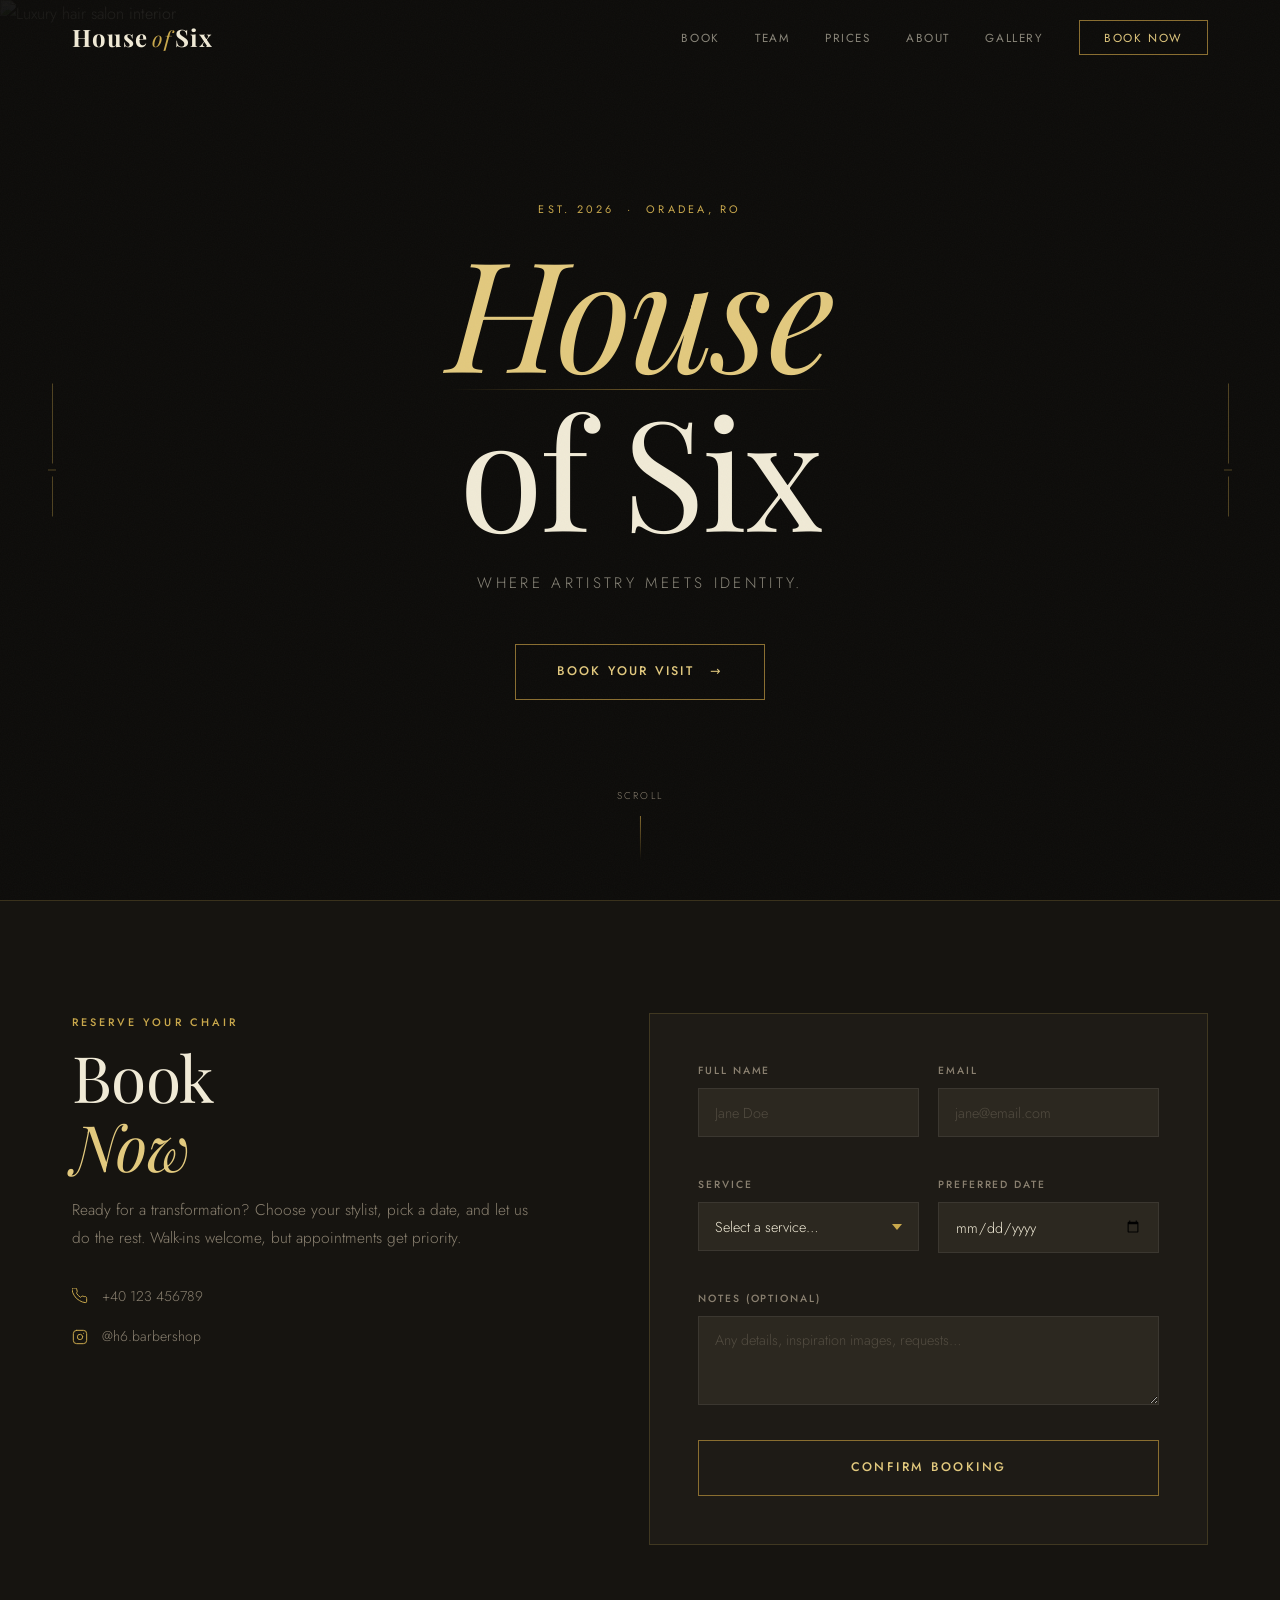
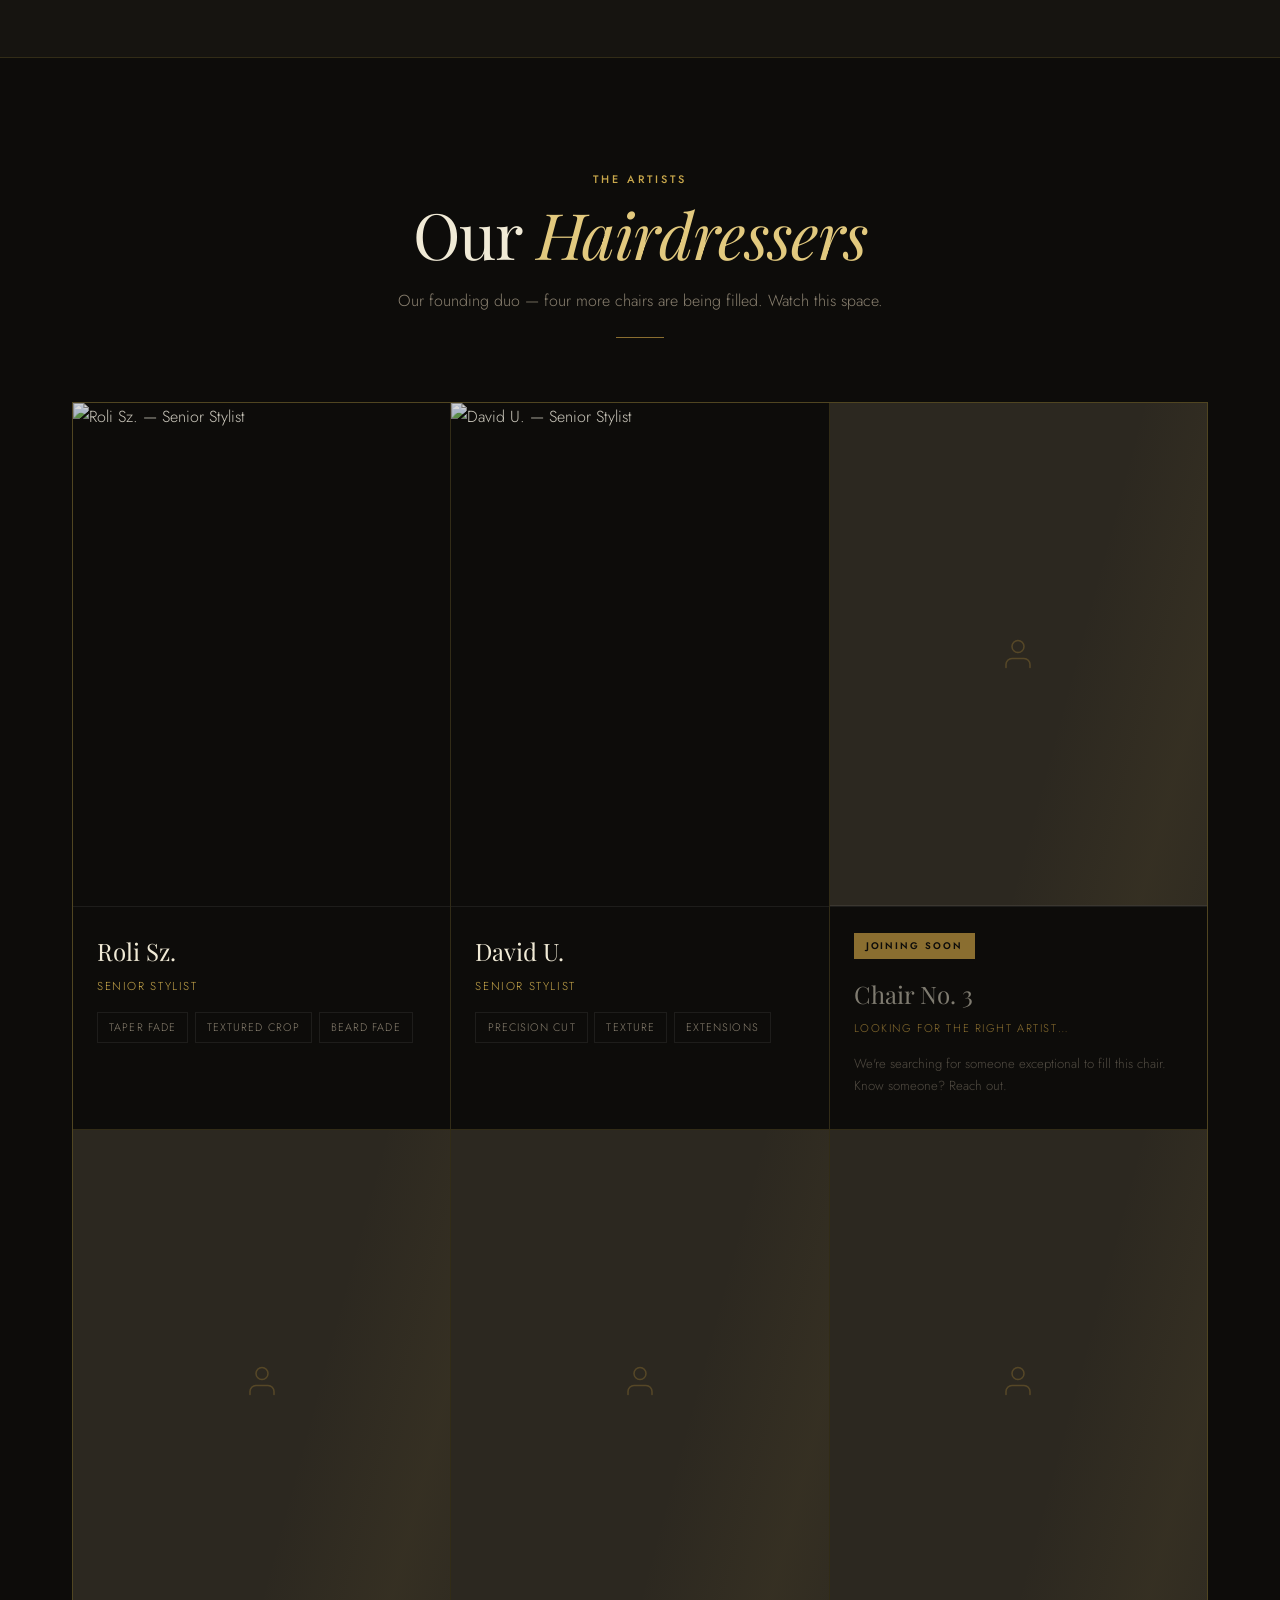
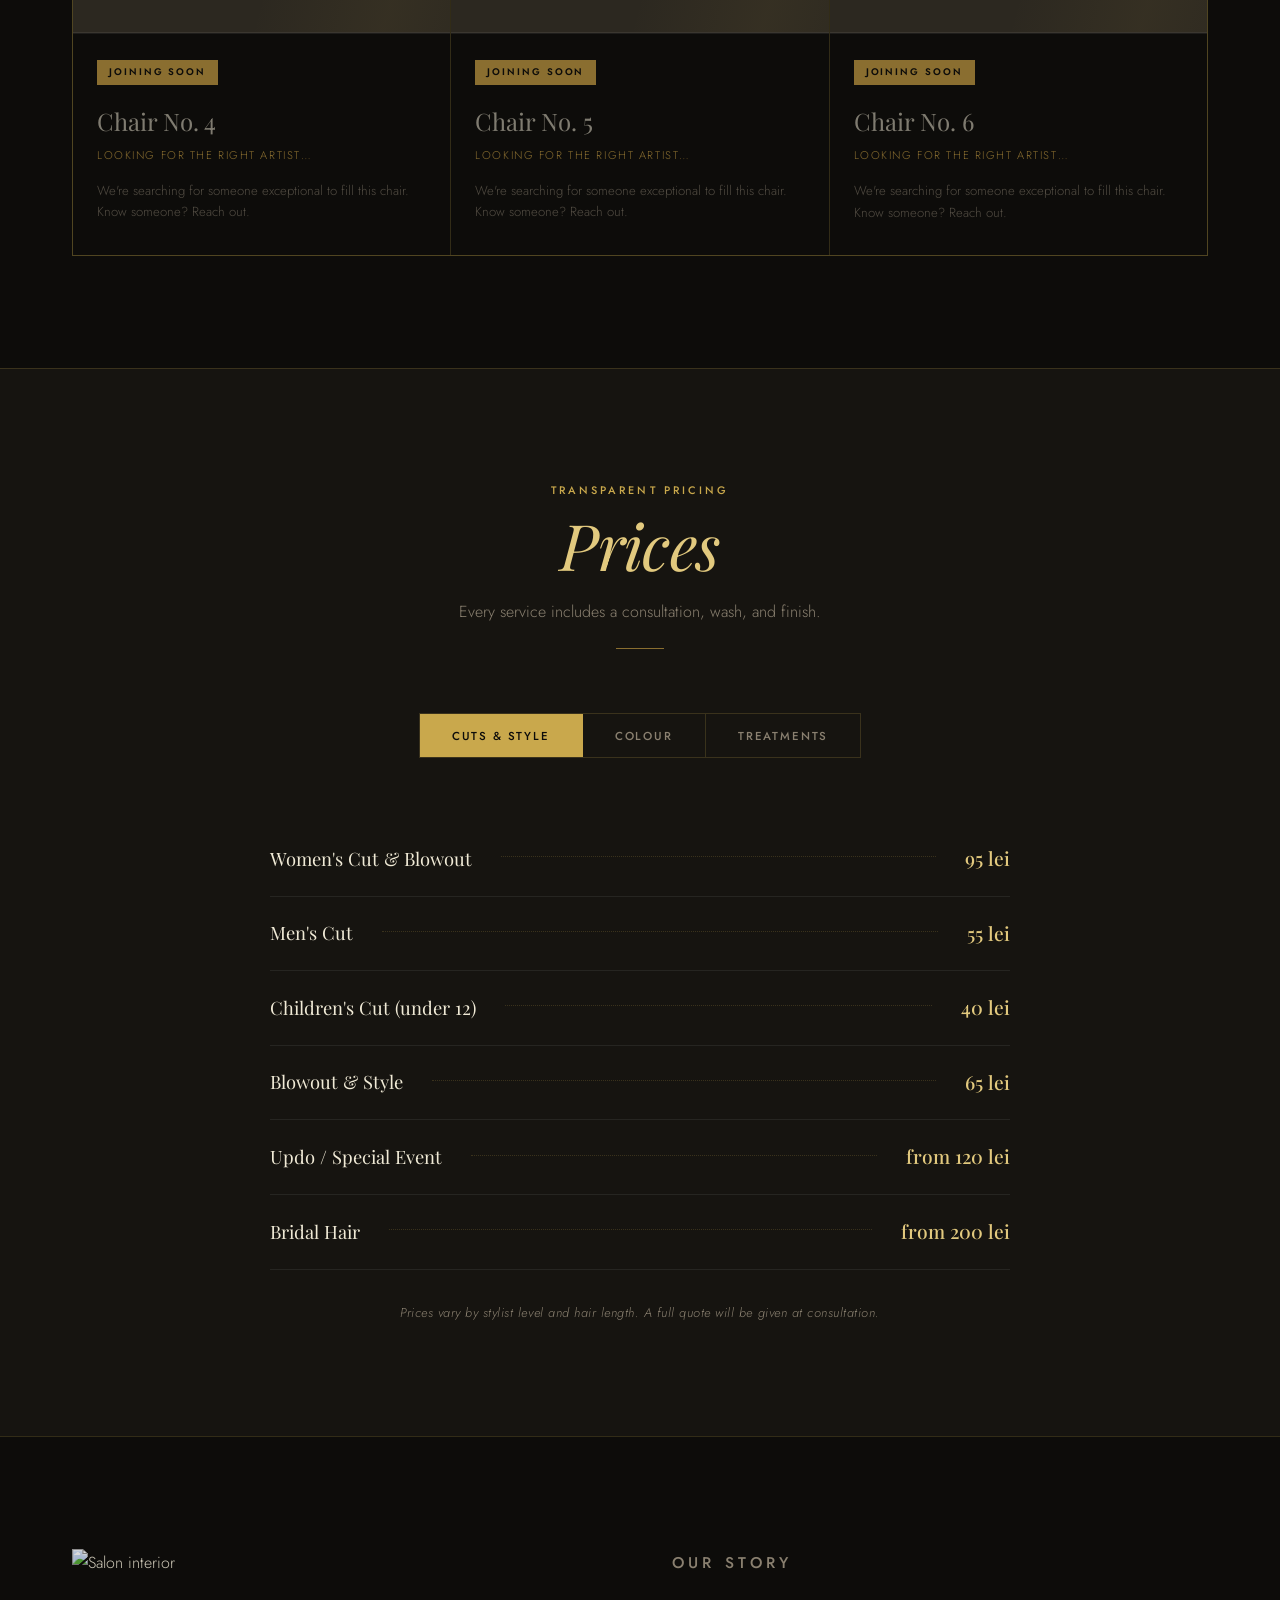
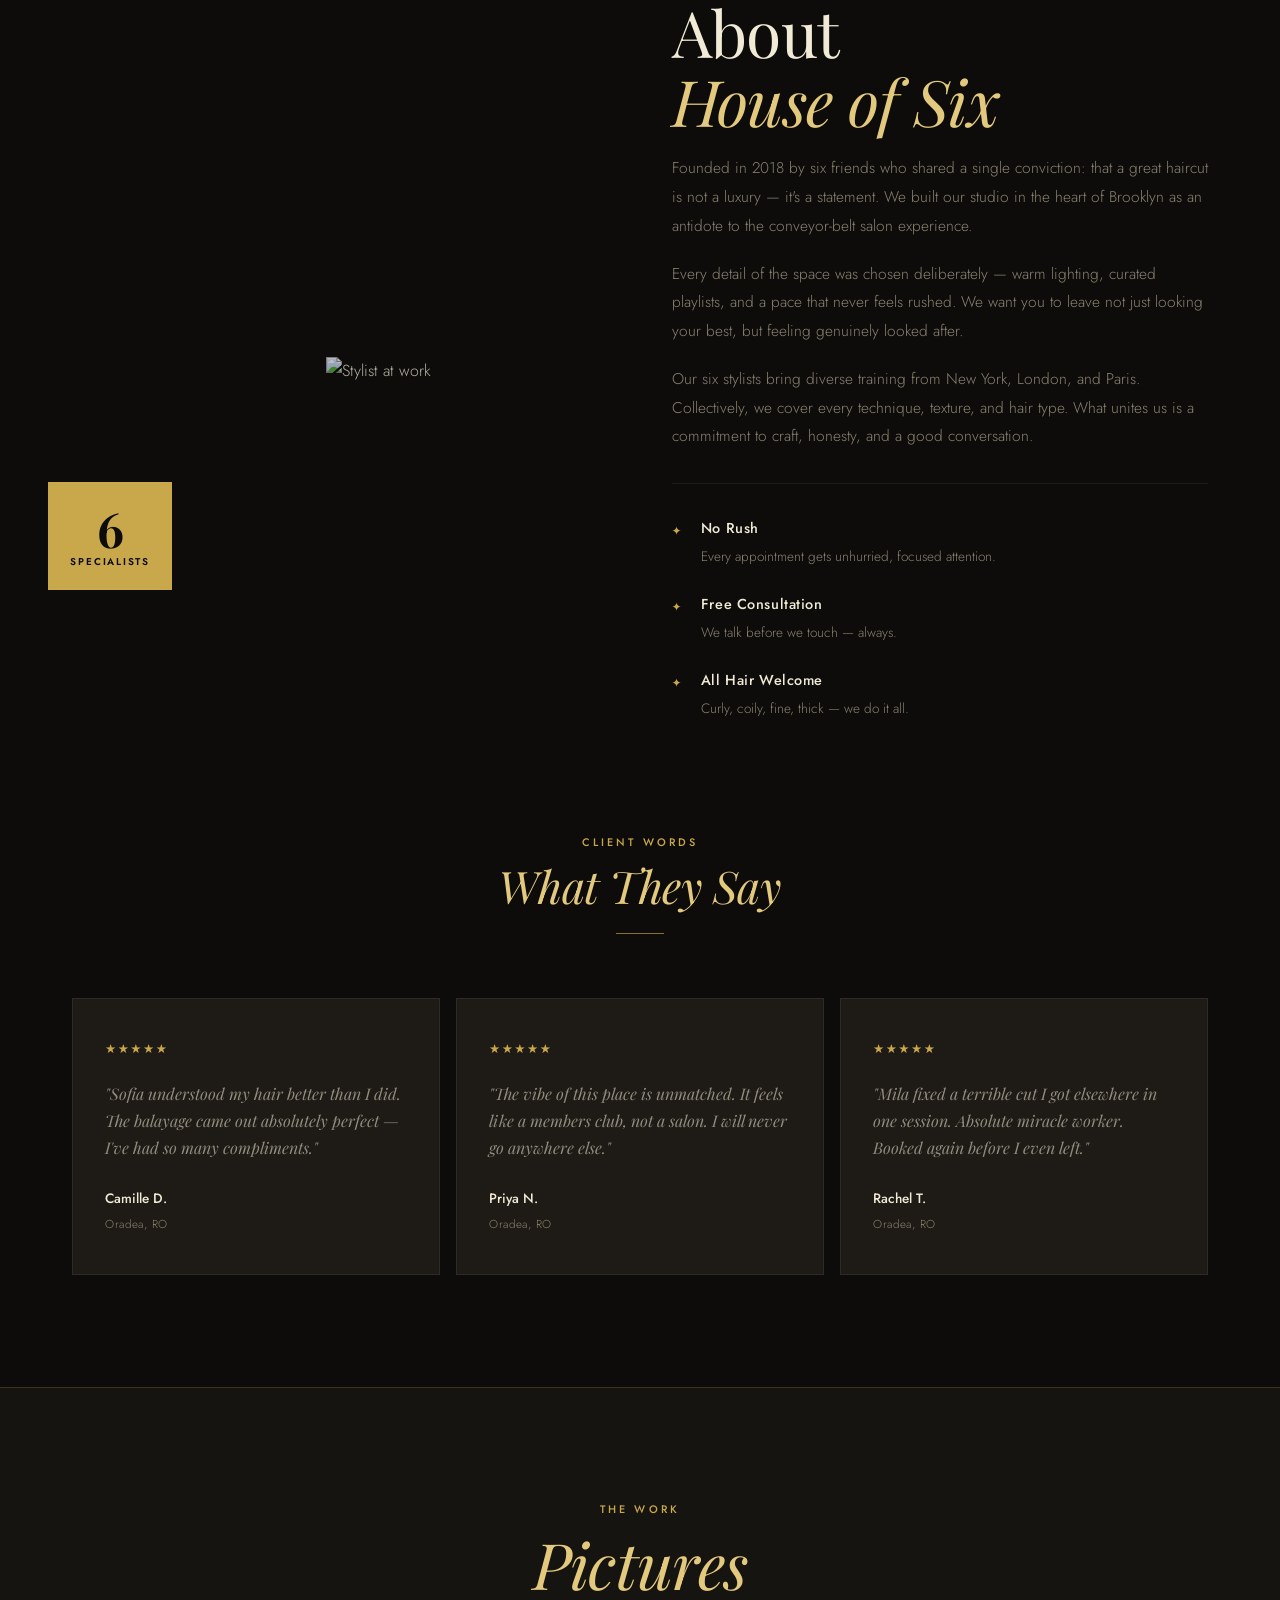
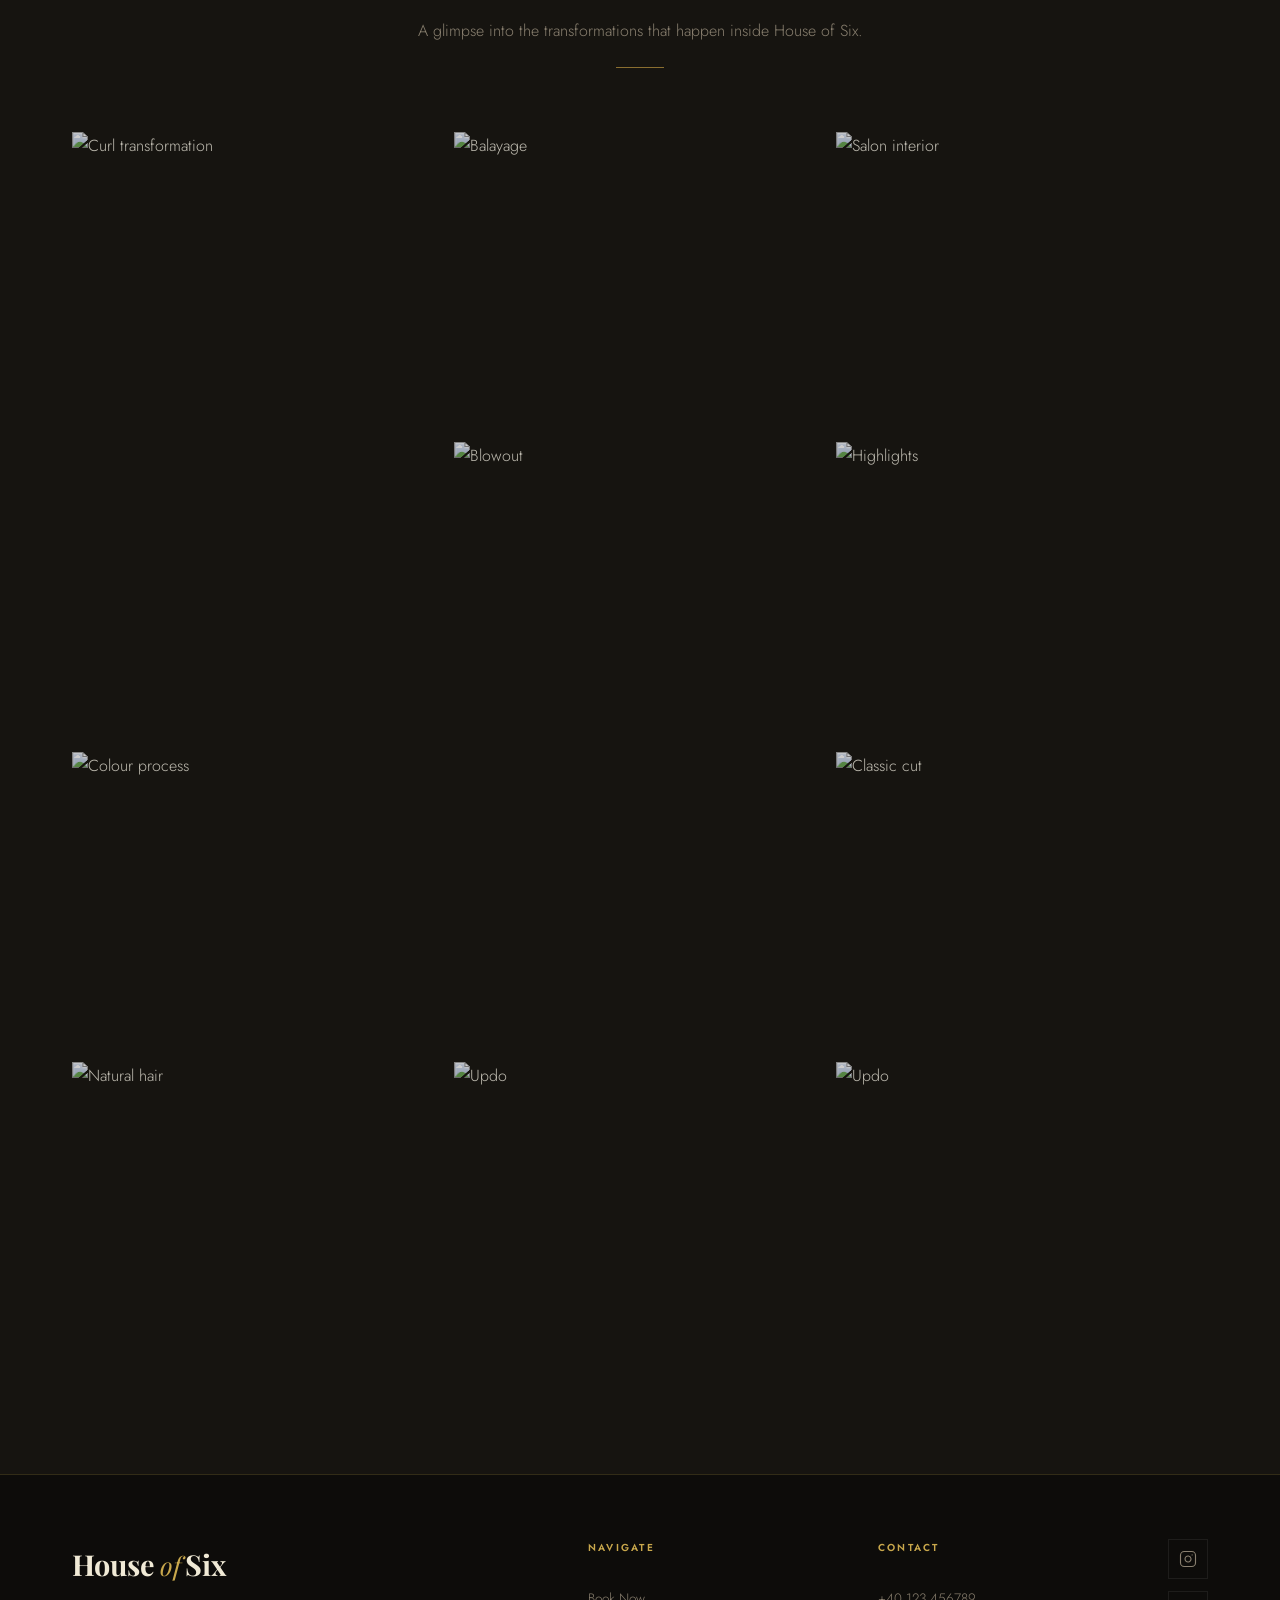
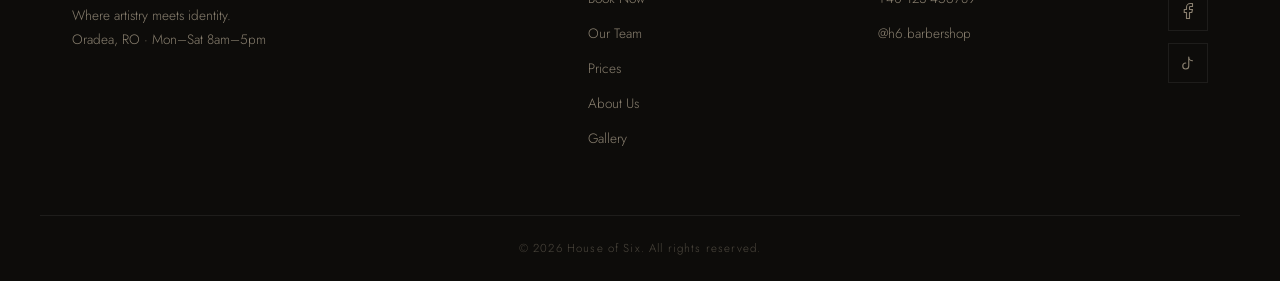
==== commit 40bdbd51: "Update index.html" ====
--- a/index.html
+++ b/index.html
@@ -308,12 +308,12 @@
         <!-- Cut & Style panel -->
         <div class="price-panel active" id="tab-cut">
           <div class="price-list">
-            <div class="price-row reveal"><span class="pr-name">Women's Cut &amp; Blowout</span><span class="pr-dots"></span><span class="pr-price">$95</span></div>
-            <div class="price-row reveal d1"><span class="pr-name">Men's Cut</span><span class="pr-dots"></span><span class="pr-price">$55</span></div>
-            <div class="price-row reveal d2"><span class="pr-name">Children's Cut (under 12)</span><span class="pr-dots"></span><span class="pr-price">$40</span></div>
-            <div class="price-row reveal"><span class="pr-name">Blowout &amp; Style</span><span class="pr-dots"></span><span class="pr-price">$65</span></div>
-            <div class="price-row reveal d1"><span class="pr-name">Updo / Special Event</span><span class="pr-dots"></span><span class="pr-price">from $120</span></div>
-            <div class="price-row reveal d2"><span class="pr-name">Bridal Hair</span><span class="pr-dots"></span><span class="pr-price">from $200</span></div>
+            <div class="price-row reveal"><span class="pr-name">Women's Cut &amp; Blowout</span><span class="pr-dots"></span><span class="pr-price">95 lei</span></div>
+            <div class="price-row reveal d1"><span class="pr-name">Men's Cut</span><span class="pr-dots"></span><span class="pr-price">55 lei</span></div>
+            <div class="price-row reveal d2"><span class="pr-name">Children's Cut (under 12)</span><span class="pr-dots"></span><span class="pr-price">40 lei</span></div>
+            <div class="price-row reveal"><span class="pr-name">Blowout &amp; Style</span><span class="pr-dots"></span><span class="pr-price">65 lei</span></div>
+            <div class="price-row reveal d1"><span class="pr-name">Updo / Special Event</span><span class="pr-dots"></span><span class="pr-price">from 120 lei</span></div>
+            <div class="price-row reveal d2"><span class="pr-name">Bridal Hair</span><span class="pr-dots"></span><span class="pr-price">from 200 lei</span></div>
           </div>
         </div>
 
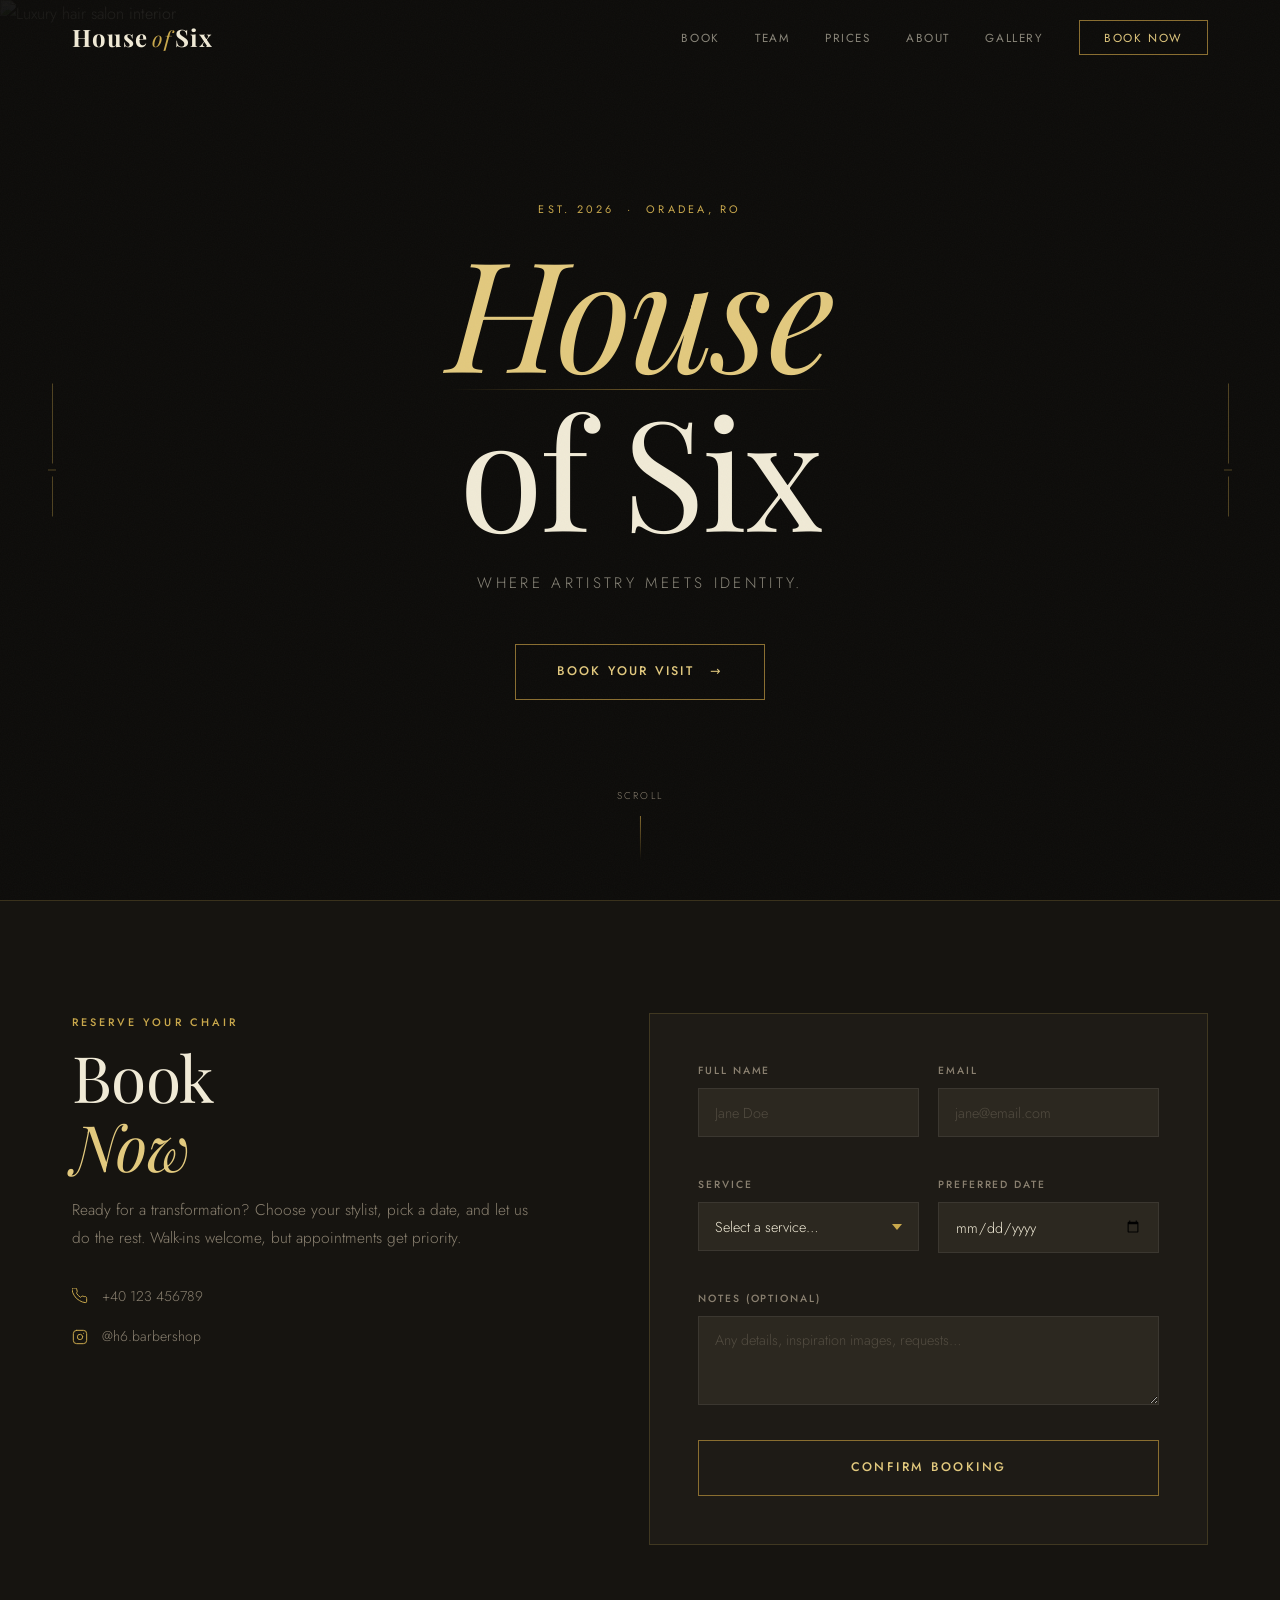
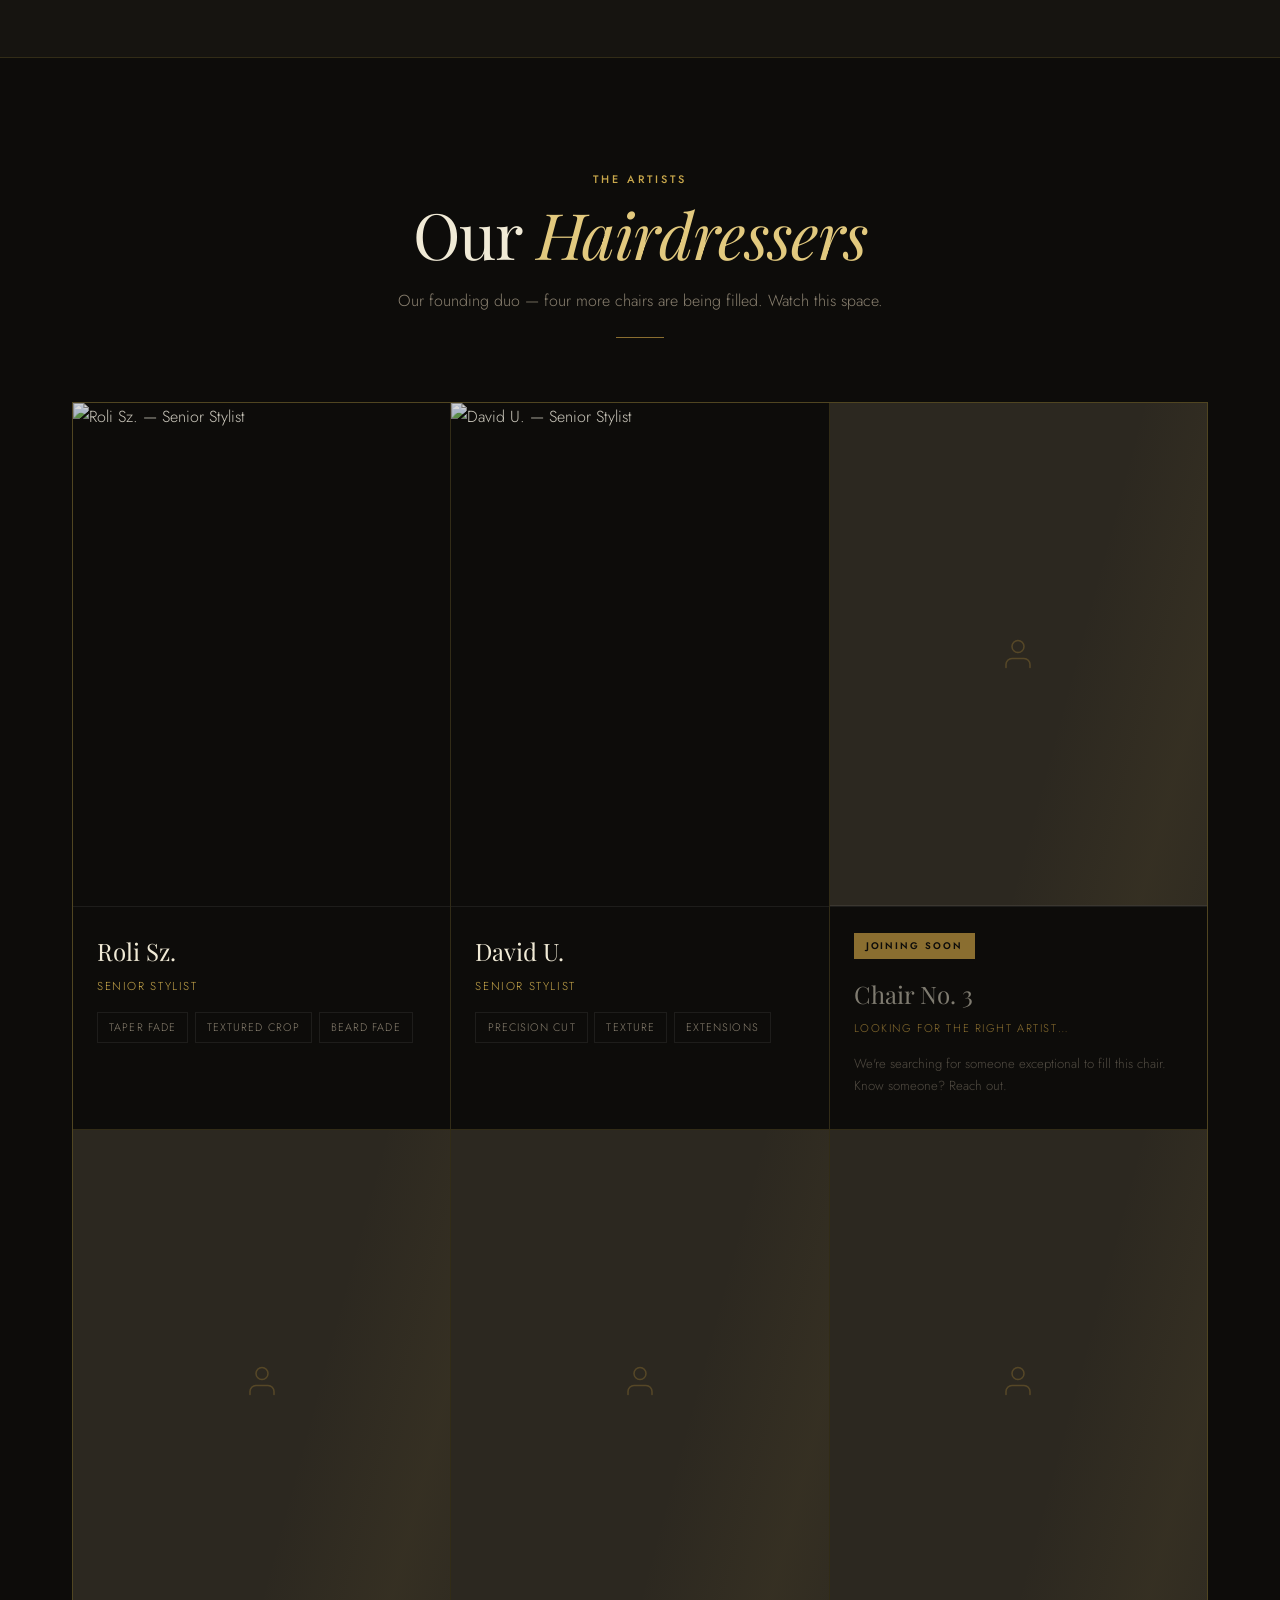
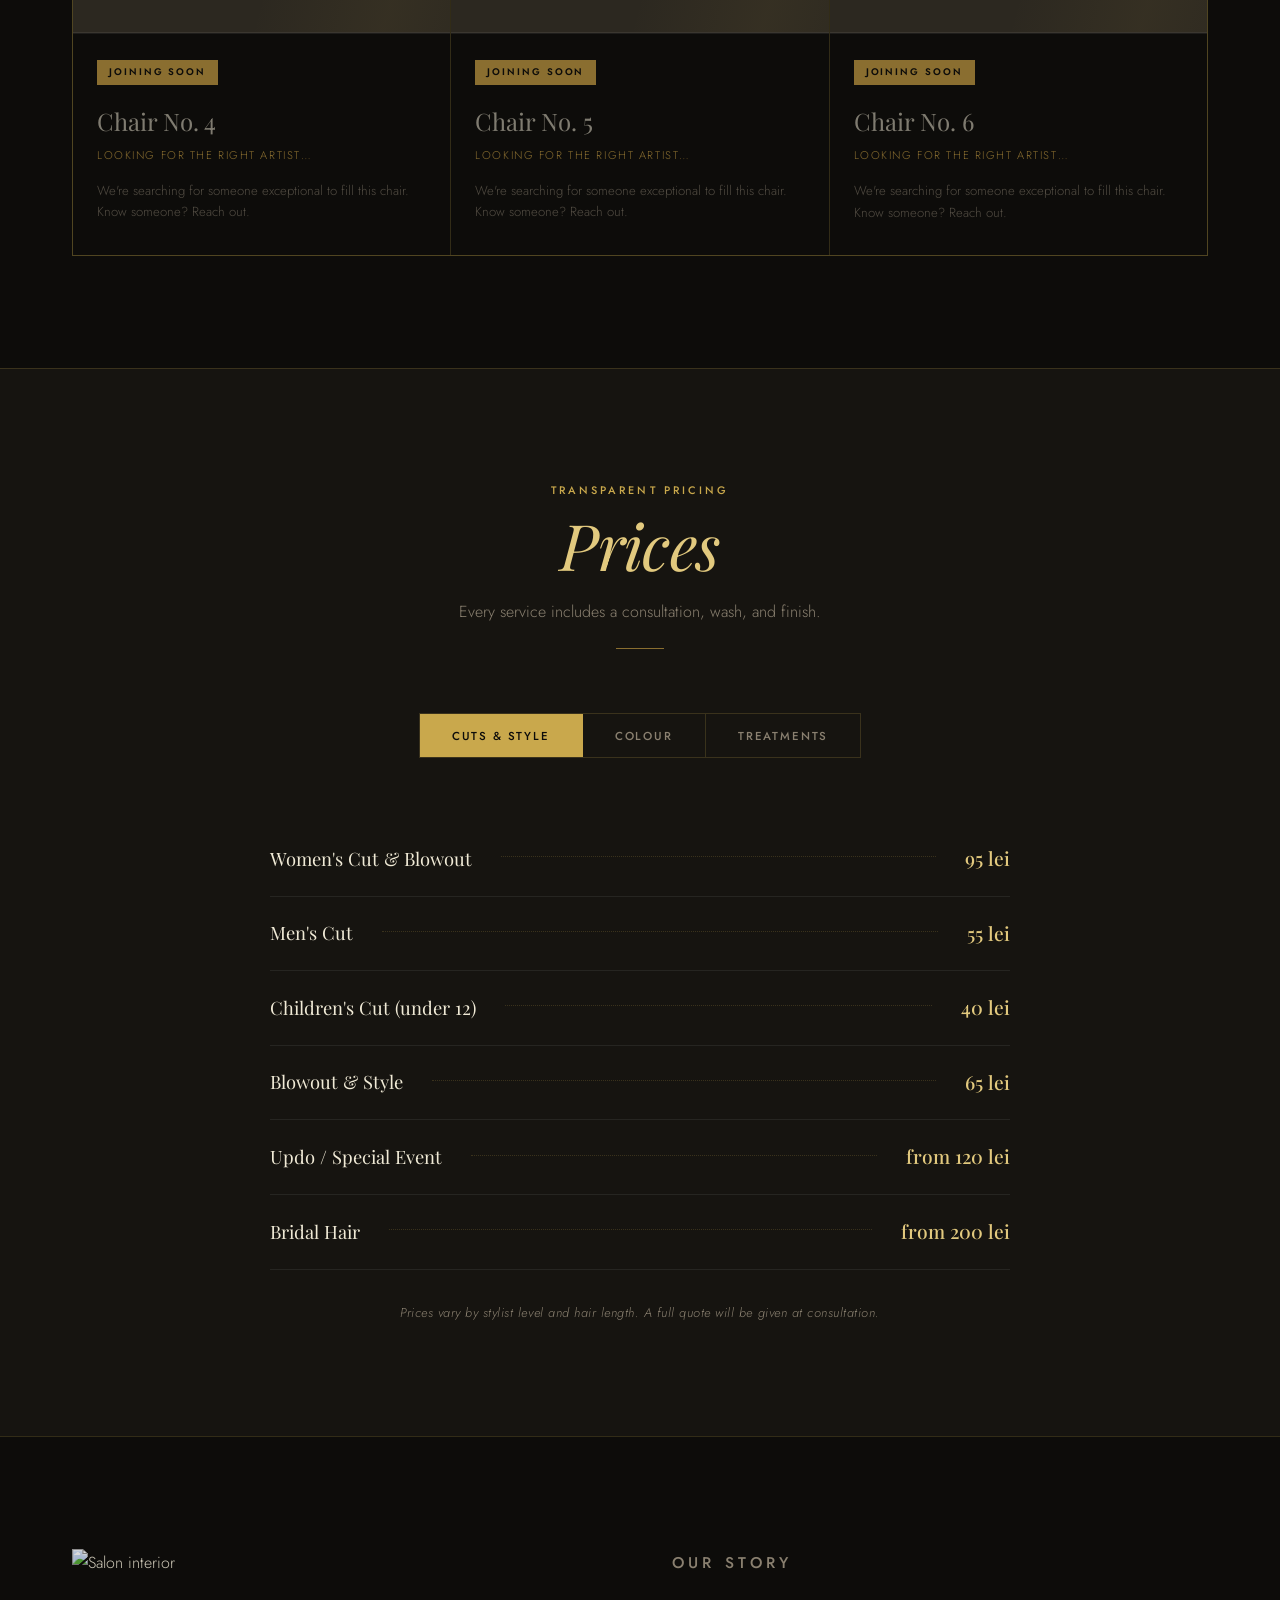
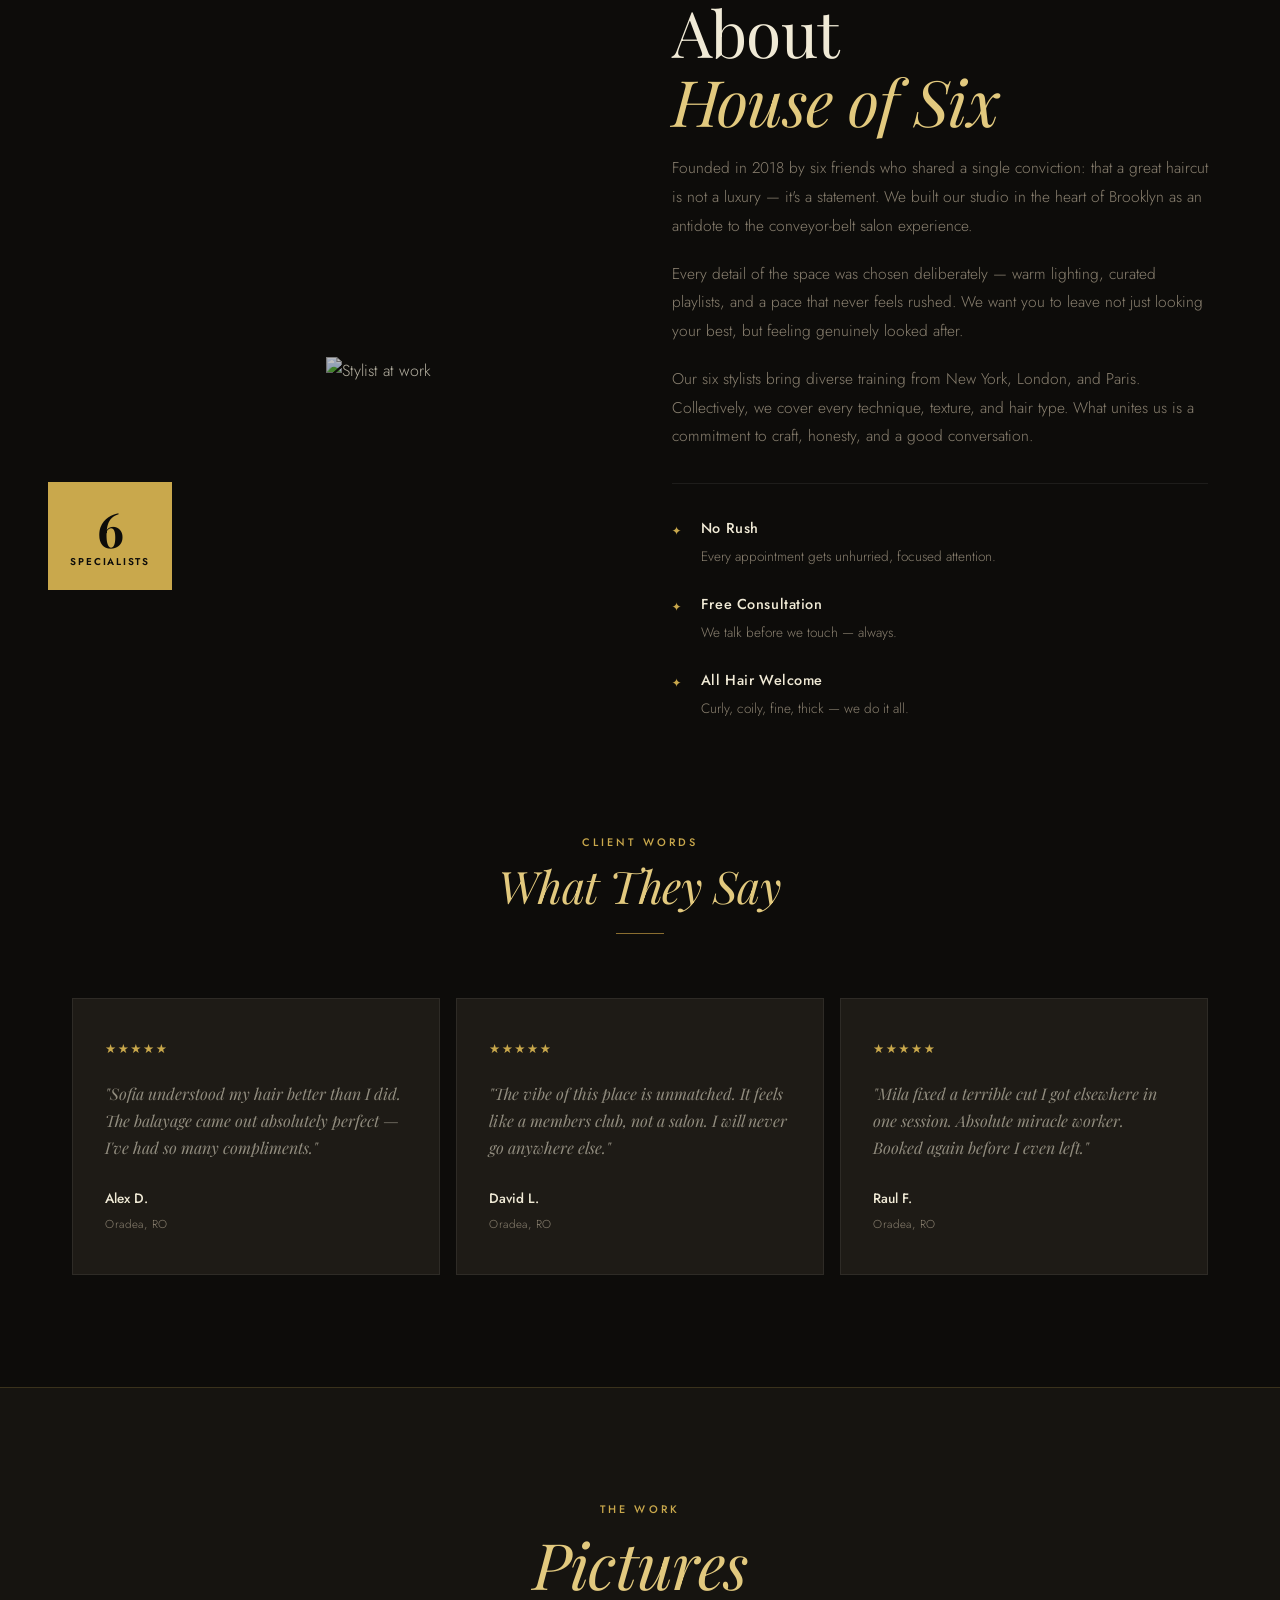
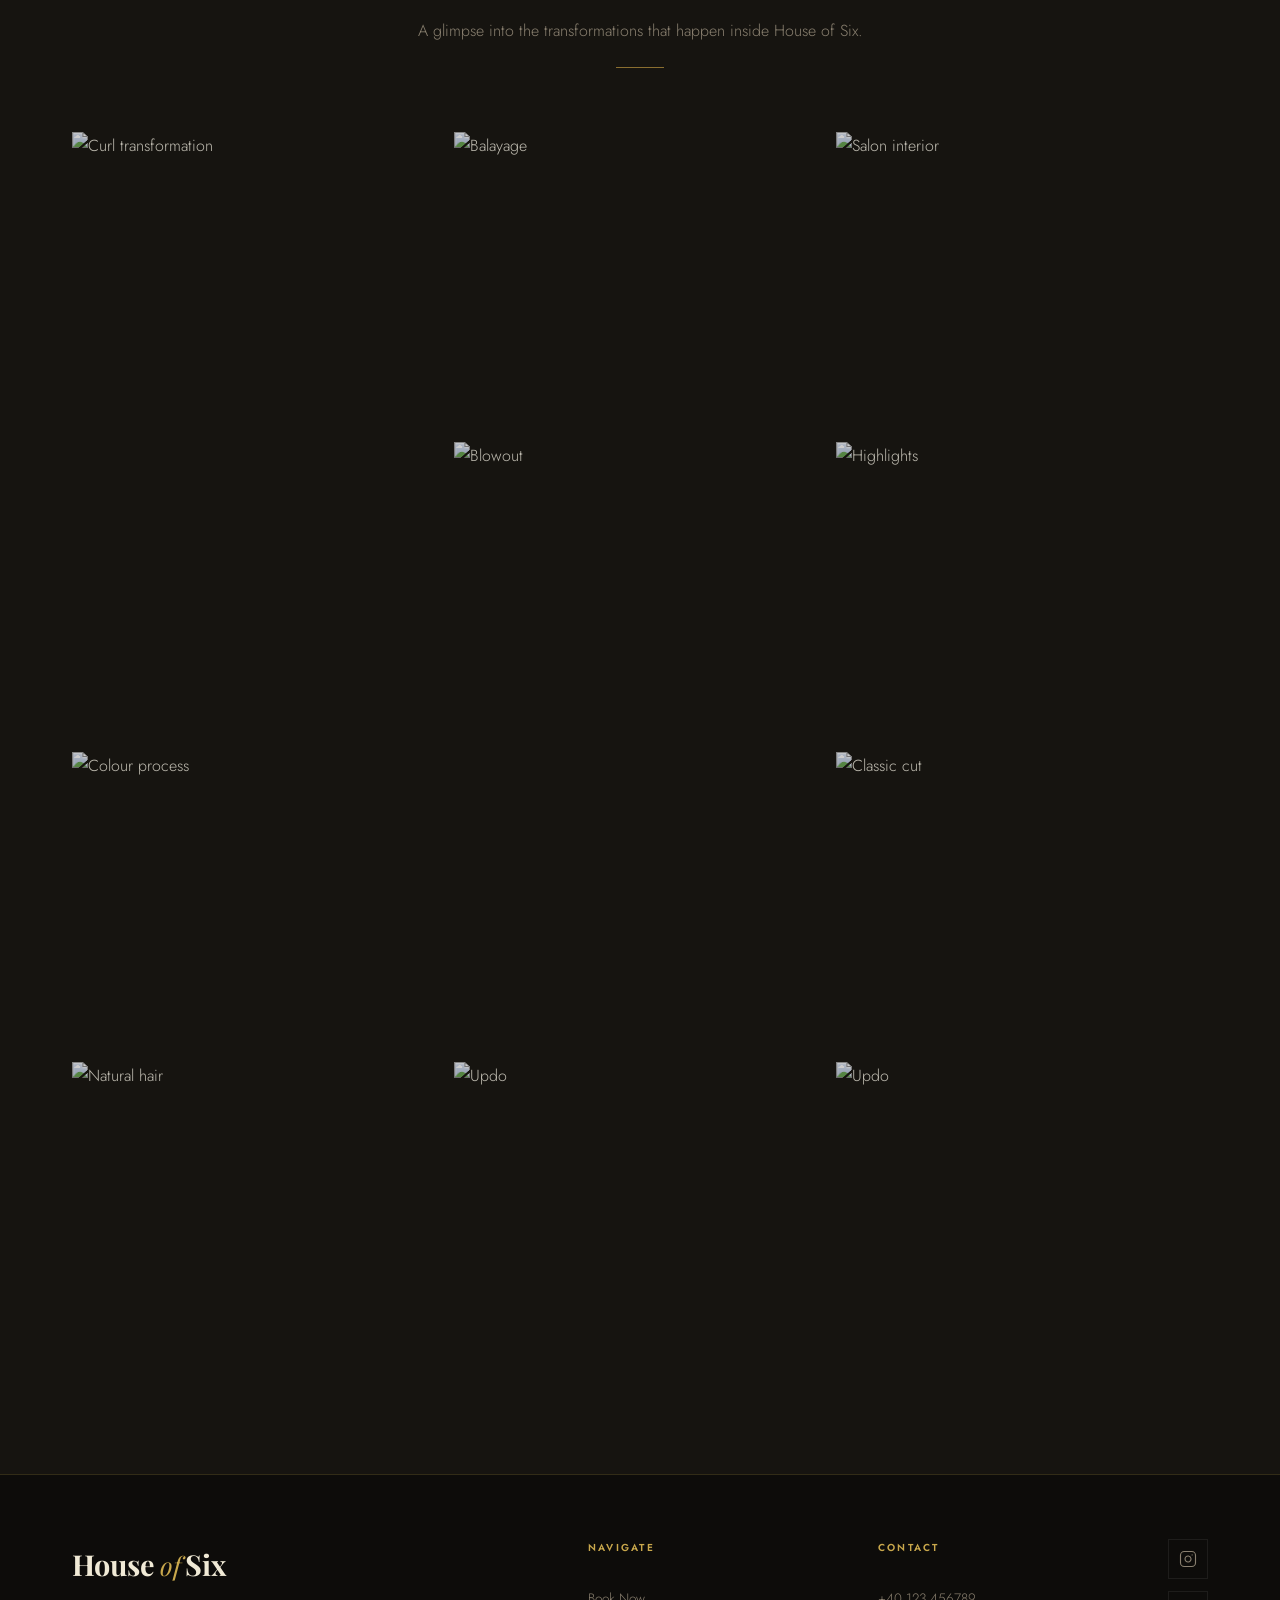
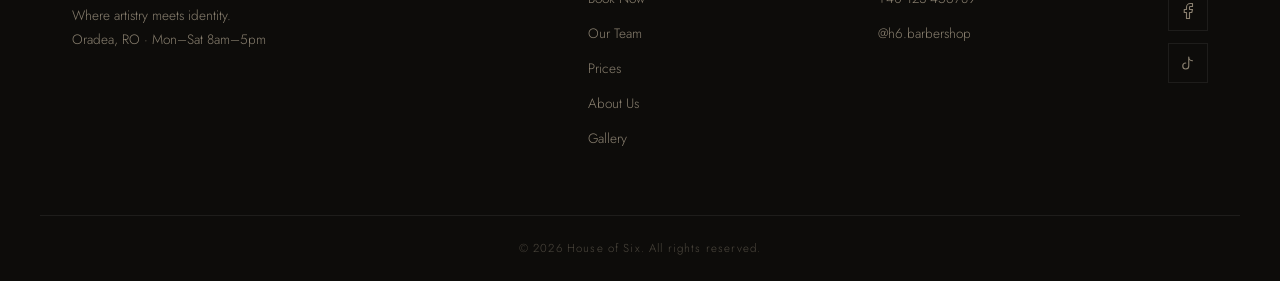
==== commit 68f61227: "Update index.html" ====
--- a/index.html
+++ b/index.html
@@ -422,17 +422,17 @@
           <article class="testi-card reveal">
             <div class="testi-stars">★★★★★</div>
             <blockquote>"Sofia understood my hair better than I did. The balayage came out absolutely perfect — I've had so many compliments."</blockquote>
-            <footer><strong>Camille D.</strong><span>Oradea, RO</span></footer>
+            <footer><strong>Alex D.</strong><span>Oradea, RO</span></footer>
           </article>
           <article class="testi-card reveal d1">
             <div class="testi-stars">★★★★★</div>
             <blockquote>"The vibe of this place is unmatched. It feels like a members club, not a salon. I will never go anywhere else."</blockquote>
-            <footer><strong>Priya N.</strong><span>Oradea, RO</span></footer>
+            <footer><strong>David L.</strong><span>Oradea, RO</span></footer>
           </article>
           <article class="testi-card reveal d2">
             <div class="testi-stars">★★★★★</div>
             <blockquote>"Mila fixed a terrible cut I got elsewhere in one session. Absolute miracle worker. Booked again before I even left."</blockquote>
-            <footer><strong>Rachel T.</strong><span>Oradea, RO</span></footer>
+            <footer><strong>Raul F.</strong><span>Oradea, RO</span></footer>
           </article>
         </div>
       </div>
